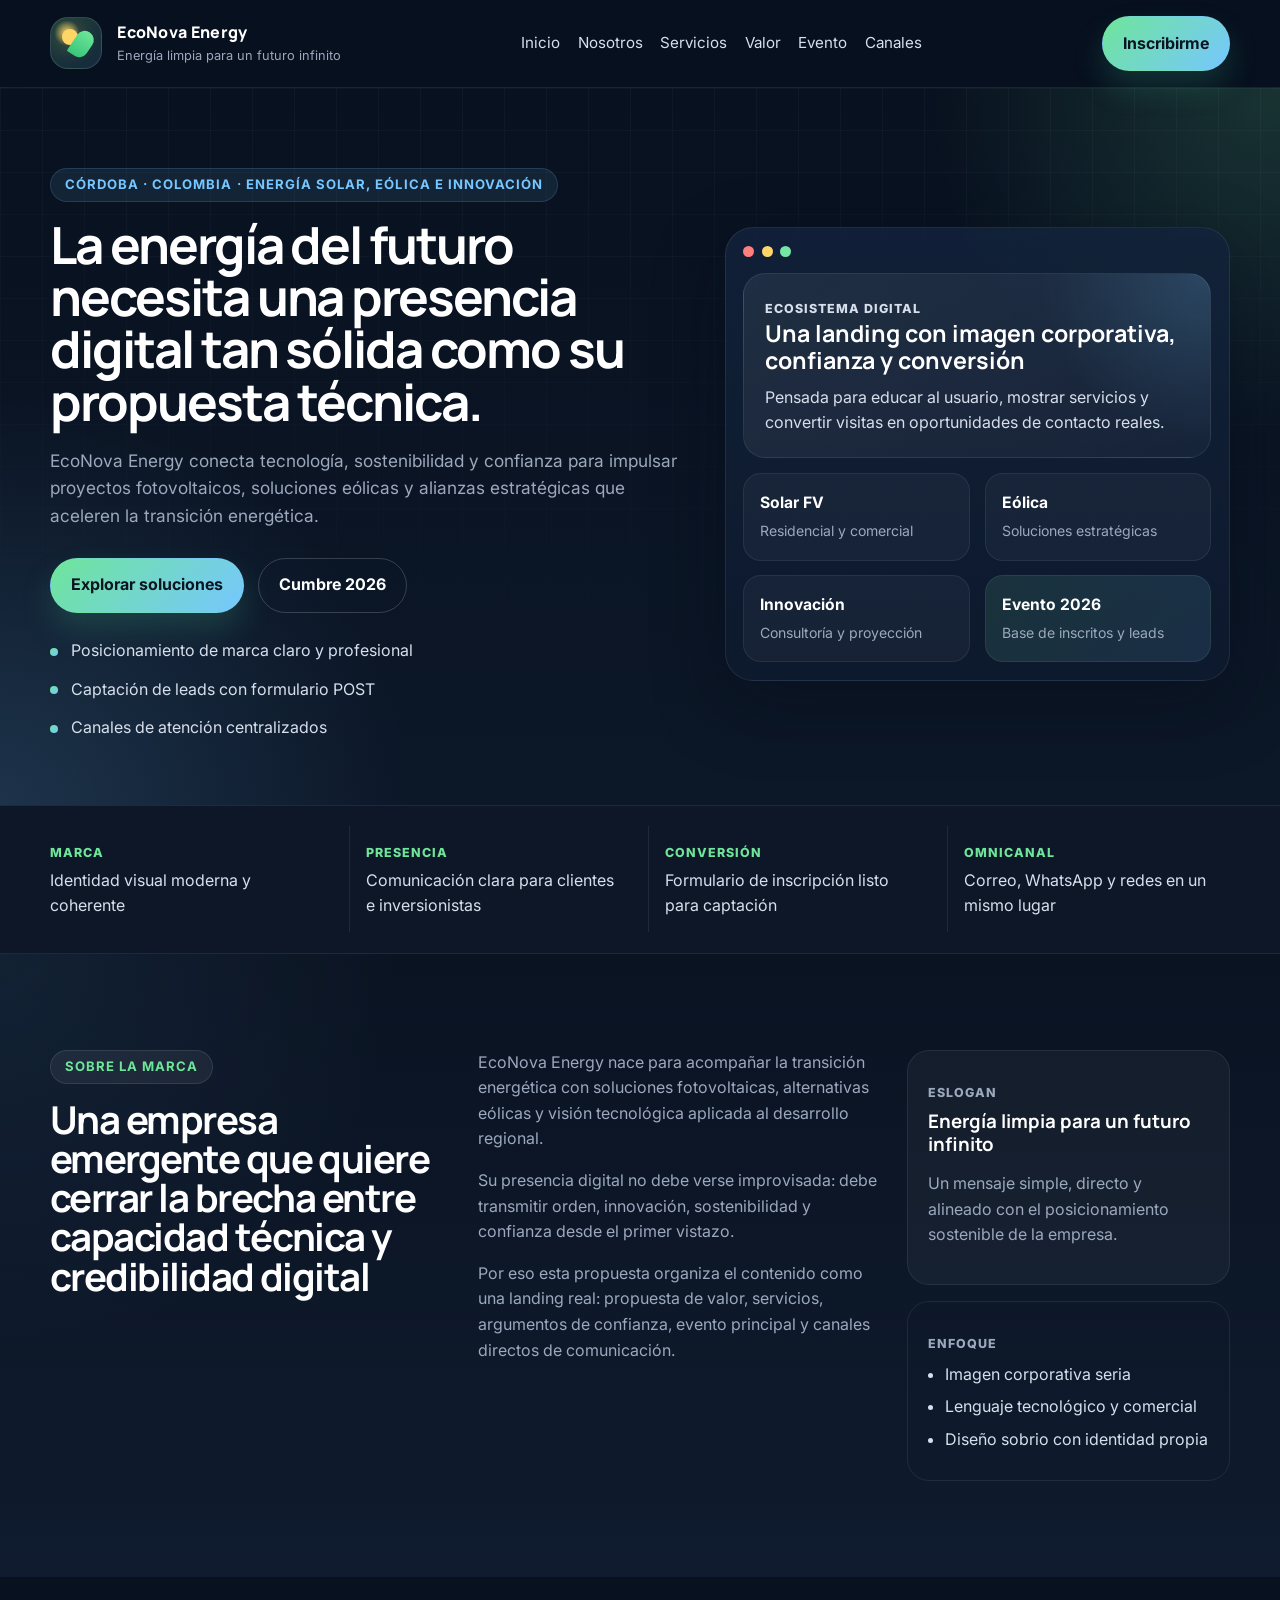
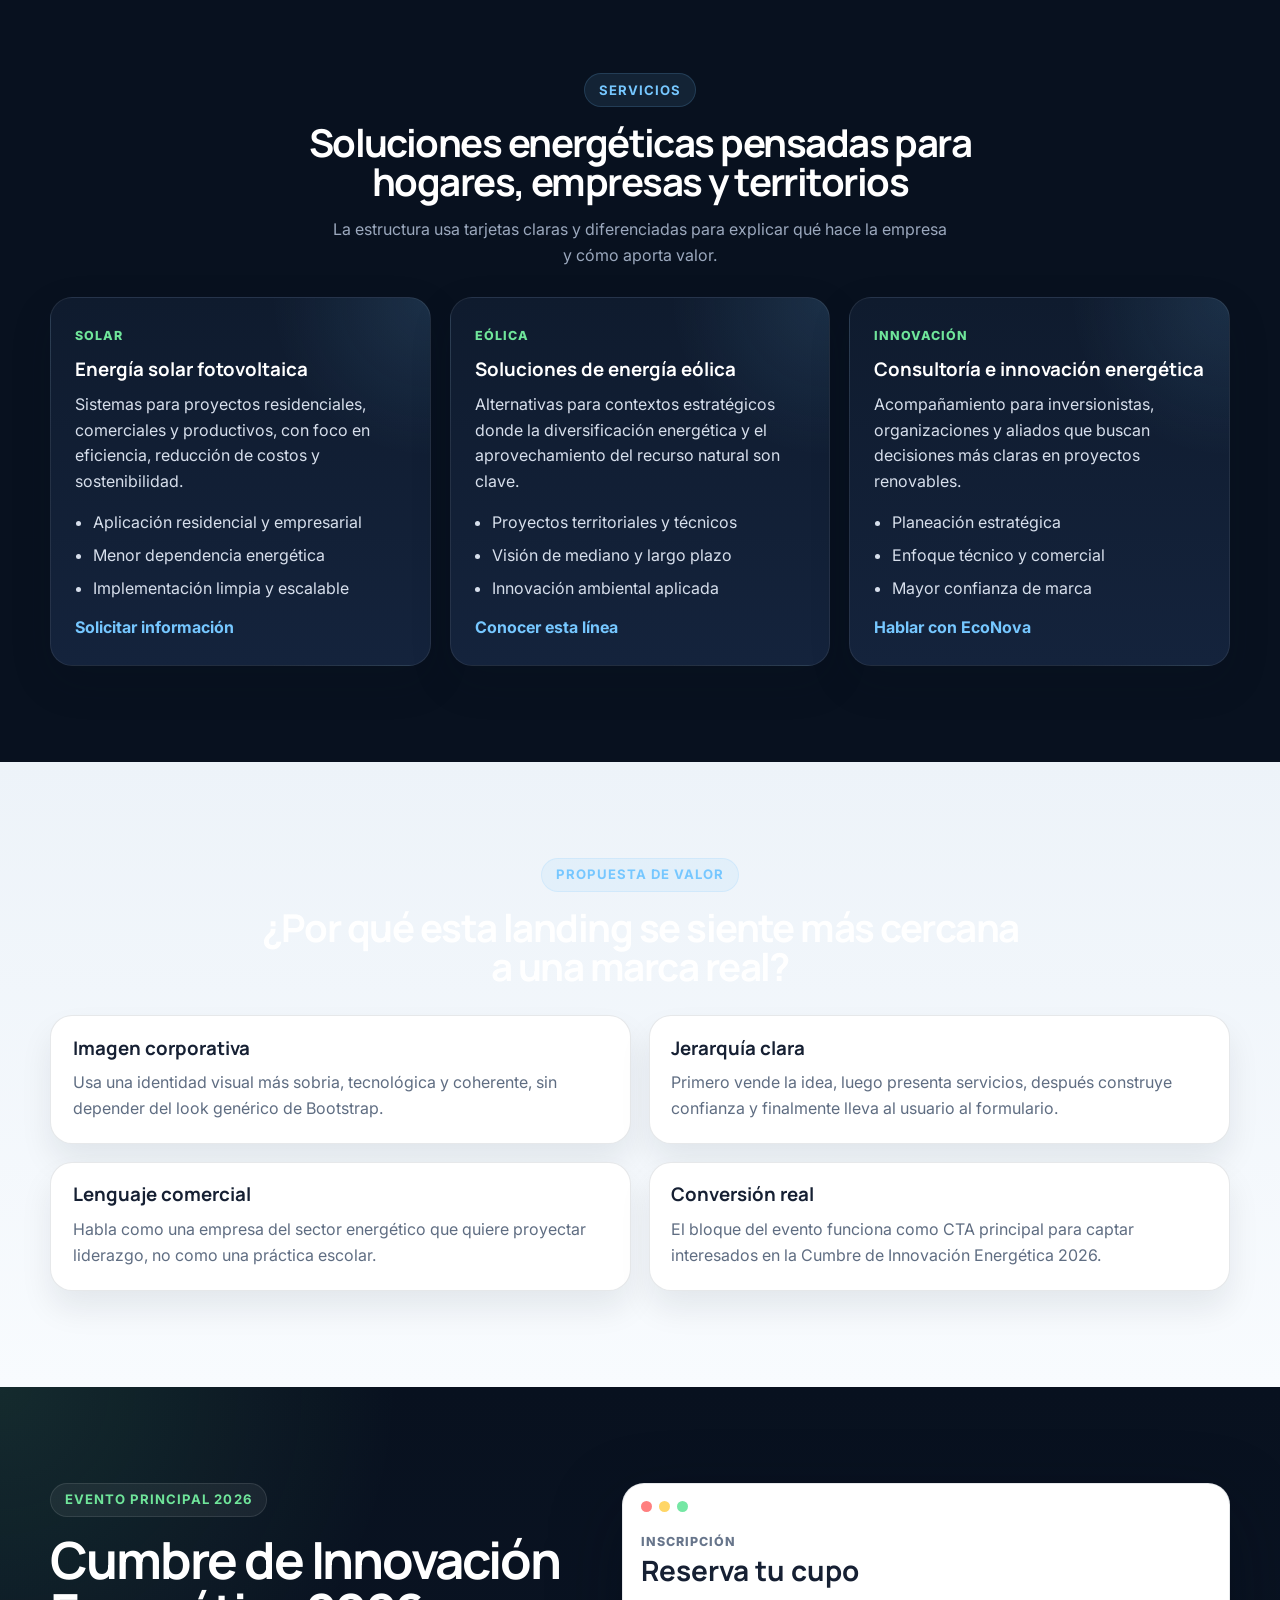
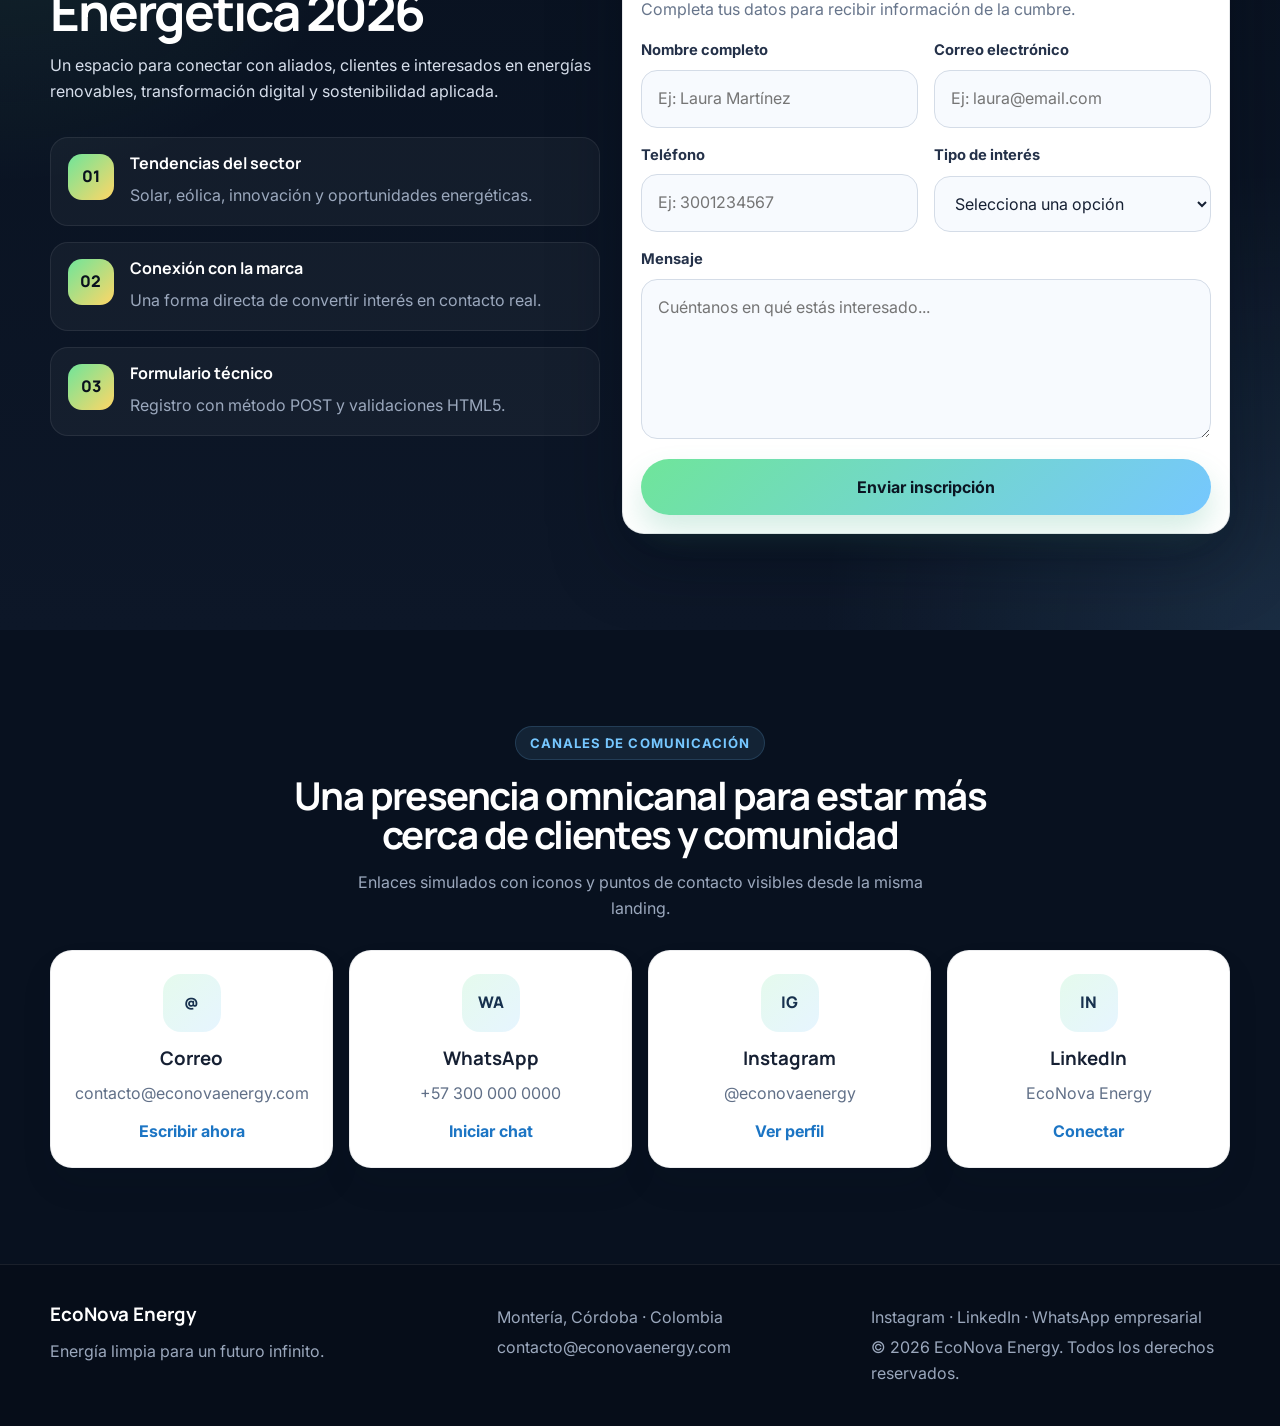
==== Momento2/MomentoEvaluativo2/index.html @ 8b15c21f "momento2evauliativo" ====
<!DOCTYPE html>
<html lang="es">
<head>
    <meta charset="UTF-8">
    <meta name="viewport" content="width=device-width, initial-scale=1.0">
    <meta
        name="description"
        content="EcoNova Energy impulsa soluciones fotovoltaicas, eólicas y de innovación energética para empresas, inversionistas y comunidades."
    >
    <title>EcoNova Energy</title>

    <link rel="preconnect" href="https://fonts.googleapis.com">
    <link rel="preconnect" href="https://fonts.gstatic.com" crossorigin>
    <link
        href="https://fonts.googleapis.com/css2?family=Inter:wght@400;500;600;700&family=Manrope:wght@500;600;700;800&display=swap"
        rel="stylesheet"
    >

    <link rel="stylesheet" href="estilos.css">
</head>
<body>
    <header class="site-header">
        <div class="container nav-shell">
            <a href="#inicio" class="brand" aria-label="Ir al inicio de EcoNova Energy">
                <span class="brand-mark" aria-hidden="true">
                    <span class="brand-sun"></span>
                    <span class="brand-leaf"></span>
                </span>

                <span class="brand-copy">
                    <strong>EcoNova Energy</strong>
                    <small>Energía limpia para un futuro infinito</small>
                </span>
            </a>

            <nav class="main-nav" aria-label="Navegación principal">
                <a href="#inicio">Inicio</a>
                <a href="#nosotros">Nosotros</a>
                <a href="#servicios">Servicios</a>
                <a href="#valor">Valor</a>
                <a href="#evento">Evento</a>
                <a href="#contacto">Canales</a>
            </nav>

            <a href="#evento" class="btn btn-primary nav-cta">Inscribirme</a>
        </div>
    </header>

    <main>
        <section id="inicio" class="hero">
            <div class="hero-bg"></div>

            <div class="container hero-grid">
                <div class="hero-copy">
                    <p class="eyebrow">Córdoba · Colombia · Energía solar, eólica e innovación</p>

                    <h1>
                        La energía del futuro necesita una presencia digital
                        tan sólida como su propuesta técnica.
                    </h1>

                    <p class="hero-text">
                        EcoNova Energy conecta tecnología, sostenibilidad y confianza
                        para impulsar proyectos fotovoltaicos, soluciones eólicas y
                        alianzas estratégicas que aceleren la transición energética.
                    </p>

                    <div class="hero-actions">
                        <a href="#servicios" class="btn btn-primary">Explorar soluciones</a>
                        <a href="#evento" class="btn btn-secondary">Cumbre 2026</a>
                    </div>

                    <ul class="hero-points">
                        <li>Posicionamiento de marca claro y profesional</li>
                        <li>Captación de leads con formulario POST</li>
                        <li>Canales de atención centralizados</li>
                    </ul>
                </div>

                <aside class="hero-panel" aria-label="Resumen de EcoNova Energy">
                    <div class="panel-window">
                        <span></span>
                        <span></span>
                        <span></span>
                    </div>

                    <div class="panel-card panel-card-main">
                        <p class="panel-label">Ecosistema digital</p>
                        <h2>Una landing con imagen corporativa, confianza y conversión</h2>
                        <p>
                            Pensada para educar al usuario, mostrar servicios y convertir
                            visitas en oportunidades de contacto reales.
                        </p>
                    </div>

                    <div class="panel-grid">
                        <article class="mini-card">
                            <strong>Solar FV</strong>
                            <span>Residencial y comercial</span>
                        </article>

                        <article class="mini-card">
                            <strong>Eólica</strong>
                            <span>Soluciones estratégicas</span>
                        </article>

                        <article class="mini-card">
                            <strong>Innovación</strong>
                            <span>Consultoría y proyección</span>
                        </article>

                        <article class="mini-card mini-card-accent">
                            <strong>Evento 2026</strong>
                            <span>Base de inscritos y leads</span>
                        </article>
                    </div>
                </aside>
            </div>
        </section>

        <section class="trust-band" aria-label="Resumen de fortalezas de la empresa">
            <div class="container trust-band-grid">
                <article>
                    <span class="trust-kicker">Marca</span>
                    <p>Identidad visual moderna y coherente</p>
                </article>
                <article>
                    <span class="trust-kicker">Presencia</span>
                    <p>Comunicación clara para clientes e inversionistas</p>
                </article>
                <article>
                    <span class="trust-kicker">Conversión</span>
                    <p>Formulario de inscripción listo para captación</p>
                </article>
                <article>
                    <span class="trust-kicker">Omnicanal</span>
                    <p>Correo, WhatsApp y redes en un mismo lugar</p>
                </article>
            </div>
        </section>

        <section id="nosotros" class="section section-dark">
            <div class="container about-grid">
                <div class="section-heading">
                    <p class="eyebrow eyebrow-soft">Sobre la marca</p>
                    <h2>Una empresa emergente que quiere cerrar la brecha entre capacidad técnica y credibilidad digital</h2>
                </div>

                <div class="about-copy">
                    <p>
                        EcoNova Energy nace para acompañar la transición energética con soluciones
                        fotovoltaicas, alternativas eólicas y visión tecnológica aplicada al desarrollo regional.
                    </p>
                    <p>
                        Su presencia digital no debe verse improvisada: debe transmitir
                        orden, innovación, sostenibilidad y confianza desde el primer vistazo.
                    </p>
                    <p>
                        Por eso esta propuesta organiza el contenido como una landing real:
                        propuesta de valor, servicios, argumentos de confianza, evento principal
                        y canales directos de comunicación.
                    </p>
                </div>

                <aside class="about-aside">
                    <article class="info-box">
                        <p class="box-kicker">Eslogan</p>
                        <h3>Energía limpia para un futuro infinito</h3>
                        <p>
                            Un mensaje simple, directo y alineado con el posicionamiento
                            sostenible de la empresa.
                        </p>
                    </article>

                    <article class="info-box info-box-outline">
                        <p class="box-kicker">Enfoque</p>
                        <ul class="clean-list">
                            <li>Imagen corporativa seria</li>
                            <li>Lenguaje tecnológico y comercial</li>
                            <li>Diseño sobrio con identidad propia</li>
                        </ul>
                    </article>
                </aside>
            </div>
        </section>

        <section id="servicios" class="section">
            <div class="container">
                <div class="section-heading section-heading-center">
                    <p class="eyebrow">Servicios</p>
                    <h2>Soluciones energéticas pensadas para hogares, empresas y territorios</h2>
                    <p class="section-text">
                        La estructura usa tarjetas claras y diferenciadas para explicar
                        qué hace la empresa y cómo aporta valor.
                    </p>
                </div>

                <div class="services-grid">
                    <article class="service-card">
                        <span class="service-tag">Solar</span>
                        <h3>Energía solar fotovoltaica</h3>
                        <p>
                            Sistemas para proyectos residenciales, comerciales y productivos,
                            con foco en eficiencia, reducción de costos y sostenibilidad.
                        </p>
                        <ul class="clean-list">
                            <li>Aplicación residencial y empresarial</li>
                            <li>Menor dependencia energética</li>
                            <li>Implementación limpia y escalable</li>
                        </ul>
                        <a href="#evento" class="text-link">Solicitar información</a>
                    </article>

                    <article class="service-card">
                        <span class="service-tag">Eólica</span>
                        <h3>Soluciones de energía eólica</h3>
                        <p>
                            Alternativas para contextos estratégicos donde la diversificación
                            energética y el aprovechamiento del recurso natural son clave.
                        </p>
                        <ul class="clean-list">
                            <li>Proyectos territoriales y técnicos</li>
                            <li>Visión de mediano y largo plazo</li>
                            <li>Innovación ambiental aplicada</li>
                        </ul>
                        <a href="#evento" class="text-link">Conocer esta línea</a>
                    </article>

                    <article class="service-card">
                        <span class="service-tag">Innovación</span>
                        <h3>Consultoría e innovación energética</h3>
                        <p>
                            Acompañamiento para inversionistas, organizaciones y aliados que
                            buscan decisiones más claras en proyectos renovables.
                        </p>
                        <ul class="clean-list">
                            <li>Planeación estratégica</li>
                            <li>Enfoque técnico y comercial</li>
                            <li>Mayor confianza de marca</li>
                        </ul>
                        <a href="#evento" class="text-link">Hablar con EcoNova</a>
                    </article>
                </div>
            </div>
        </section>

        <section id="valor" class="section section-light">
            <div class="container">
                <div class="section-heading section-heading-center">
                    <p class="eyebrow">Propuesta de valor</p>
                    <h2>¿Por qué esta landing se siente más cercana a una marca real?</h2>
                </div>

                <div class="value-grid">
                    <article class="value-card">
                        <h3>Imagen corporativa</h3>
                        <p>
                            Usa una identidad visual más sobria, tecnológica y coherente,
                            sin depender del look genérico de Bootstrap.
                        </p>
                    </article>

                    <article class="value-card">
                        <h3>Jerarquía clara</h3>
                        <p>
                            Primero vende la idea, luego presenta servicios, después construye
                            confianza y finalmente lleva al usuario al formulario.
                        </p>
                    </article>

                    <article class="value-card">
                        <h3>Lenguaje comercial</h3>
                        <p>
                            Habla como una empresa del sector energético que quiere
                            proyectar liderazgo, no como una práctica escolar.
                        </p>
                    </article>

                    <article class="value-card">
                        <h3>Conversión real</h3>
                        <p>
                            El bloque del evento funciona como CTA principal para captar
                            interesados en la Cumbre de Innovación Energética 2026.
                        </p>
                    </article>
                </div>
            </div>
        </section>

        <section id="evento" class="section event-section">
            <div class="container event-grid">
                <div class="event-copy">
                    <p class="eyebrow eyebrow-soft">Evento principal 2026</p>
                    <h2>Cumbre de Innovación Energética 2026</h2>
                    <p class="section-text section-text-light">
                        Un espacio para conectar con aliados, clientes e interesados en
                        energías renovables, transformación digital y sostenibilidad aplicada.
                    </p>

                    <div class="event-benefits">
                        <article class="benefit-item">
                            <span>01</span>
                            <div>
                                <h3>Tendencias del sector</h3>
                                <p>Solar, eólica, innovación y oportunidades energéticas.</p>
                            </div>
                        </article>

                        <article class="benefit-item">
                            <span>02</span>
                            <div>
                                <h3>Conexión con la marca</h3>
                                <p>Una forma directa de convertir interés en contacto real.</p>
                            </div>
                        </article>

                        <article class="benefit-item">
                            <span>03</span>
                            <div>
                                <h3>Formulario técnico</h3>
                                <p>Registro con método POST y validaciones HTML5.</p>
                            </div>
                        </article>
                    </div>
                </div>

                <aside class="form-card" aria-label="Formulario de inscripción">
                    <div class="panel-window">
                        <span></span>
                        <span></span>
                        <span></span>
                    </div>

                    <div class="form-head">
                        <p class="form-kicker">Inscripción</p>
                        <h3>Reserva tu cupo</h3>
                        <p>Completa tus datos para recibir información de la cumbre.</p>
                    </div>

                    <form action="#" method="POST" class="lead-form">
                        <div class="form-row">
                            <div class="field">
                                <label for="nombre">Nombre completo</label>
                                <input
                                    type="text"
                                    id="nombre"
                                    name="nombre"
                                    placeholder="Ej: Laura Martínez"
                                    required
                                >
                            </div>

                            <div class="field">
                                <label for="correo">Correo electrónico</label>
                                <input
                                    type="email"
                                    id="correo"
                                    name="correo"
                                    placeholder="Ej: laura@email.com"
                                    required
                                >
                            </div>
                        </div>

                        <div class="form-row">
                            <div class="field">
                                <label for="telefono">Teléfono</label>
                                <input
                                    type="tel"
                                    id="telefono"
                                    name="telefono"
                                    placeholder="Ej: 3001234567"
                                    pattern="[0-9+\s-]{7,15}"
                                >
                            </div>

                            <div class="field">
                                <label for="interes">Tipo de interés</label>
                                <select id="interes" name="tipo_interes" required>
                                    <option value="">Selecciona una opción</option>
                                    <option value="inversion">Inversión</option>
                                    <option value="solucion_residencial">Solución residencial</option>
                                    <option value="solucion_empresarial">Solución empresarial</option>
                                    <option value="alianza">Alianza estratégica</option>
                                    <option value="asistencia_evento">Asistencia al evento</option>
                                </select>
                            </div>
                        </div>

                        <div class="field">
                            <label for="mensaje">Mensaje</label>
                            <textarea
                                id="mensaje"
                                name="mensaje"
                                rows="5"
                                placeholder="Cuéntanos en qué estás interesado..."
                                required
                            ></textarea>
                        </div>

                        <button type="submit" class="btn btn-primary btn-submit">
                            Enviar inscripción
                        </button>
                    </form>
                </aside>
            </div>
        </section>

        <section id="contacto" class="section">
            <div class="container">
                <div class="section-heading section-heading-center">
                    <p class="eyebrow">Canales de comunicación</p>
                    <h2>Una presencia omnicanal para estar más cerca de clientes y comunidad</h2>
                    <p class="section-text">
                        Enlaces simulados con iconos y puntos de contacto visibles desde la misma landing.
                    </p>
                </div>

                <div class="channels-grid">
                    <article class="channel-card">
                        <span class="channel-icon">@</span>
                        <h3>Correo</h3>
                        <p>contacto@econovaenergy.com</p>
                        <a href="#">Escribir ahora</a>
                    </article>

                    <article class="channel-card">
                        <span class="channel-icon">WA</span>
                        <h3>WhatsApp</h3>
                        <p>+57 300 000 0000</p>
                        <a href="#">Iniciar chat</a>
                    </article>

                    <article class="channel-card">
                        <span class="channel-icon">IG</span>
                        <h3>Instagram</h3>
                        <p>@econovaenergy</p>
                        <a href="#">Ver perfil</a>
                    </article>

                    <article class="channel-card">
                        <span class="channel-icon">IN</span>
                        <h3>LinkedIn</h3>
                        <p>EcoNova Energy</p>
                        <a href="#">Conectar</a>
                    </article>
                </div>
            </div>
        </section>
    </main>

    <footer class="site-footer">
        <div class="container footer-grid">
            <div>
                <h3>EcoNova Energy</h3>
                <p>Energía limpia para un futuro infinito.</p>
            </div>

            <div>
                <p>Montería, Córdoba · Colombia</p>
                <p>contacto@econovaenergy.com</p>
            </div>

            <div>
                <p>Instagram · LinkedIn · WhatsApp empresarial</p>
                <p>© 2026 EcoNova Energy. Todos los derechos reservados.</p>
            </div>
        </div>
    </footer>
</body>
</html>
---- Momento2/MomentoEvaluativo2/estilos.css ----
:root {
    --bg: #08111f;
    --bg-soft: #0d1728;
    --surface: #101d31;
    --surface-2: #12233c;
    --white: #ffffff;
    --text: #d7dfec;
    --text-soft: #9ba8bd;
    --text-dark: #162033;
    --line: rgba(255, 255, 255, 0.08);
    --line-dark: rgba(16, 29, 49, 0.1);
    --green: #6fe59a;
    --green-strong: #38c779;
    --blue: #76c7ff;
    --gold: #ffd666;
    --light: #f4f8fc;
    --light-2: #ebf1f8;
    --shadow-lg: 0 24px 70px rgba(5, 12, 24, 0.35);
    --shadow-md: 0 16px 40px rgba(9, 18, 34, 0.16);
    --radius-xl: 28px;
    --radius-lg: 22px;
    --radius-md: 16px;
    --max-width: 1180px;
}

* {
    box-sizing: border-box;
}

html {
    scroll-behavior: smooth;
}

body {
    margin: 0;
    font-family: "Inter", sans-serif;
    background: var(--bg);
    color: var(--text);
    line-height: 1.6;
}

img,
svg {
    max-width: 100%;
    display: block;
}

a {
    text-decoration: none;
    color: inherit;
}

button,
input,
select,
textarea {
    font: inherit;
}

.container {
    width: min(100% - 2rem, var(--max-width));
    margin-inline: auto;
}

.section {
    padding: 6rem 0;
}

.section-dark {
    background:
        radial-gradient(circle at top left, rgba(118, 199, 255, 0.08), transparent 28%),
        linear-gradient(180deg, #0a1322 0%, #0f1b2e 100%);
}

.section-light {
    background: linear-gradient(180deg, #edf3f9 0%, #f8fbfe 100%);
    color: var(--text-dark);
}

.site-header {
    position: sticky;
    top: 0;
    z-index: 1000;
    background: rgba(8, 17, 31, 0.74);
    backdrop-filter: blur(14px);
    border-bottom: 1px solid var(--line);
}

.nav-shell {
    min-height: 82px;
    display: flex;
    align-items: center;
    justify-content: space-between;
    gap: 1.5rem;
    padding: 1rem 0;
}

.brand {
    display: inline-flex;
    align-items: center;
    gap: 0.95rem;
    min-width: 0;
}

.brand-mark {
    width: 52px;
    height: 52px;
    border-radius: 18px;
    position: relative;
    flex-shrink: 0;
    background:
        radial-gradient(circle at 32% 30%, var(--gold), transparent 26%),
        linear-gradient(145deg, rgba(111, 229, 154, 0.22), rgba(118, 199, 255, 0.14));
    border: 1px solid rgba(255, 255, 255, 0.12);
    overflow: hidden;
}

.brand-sun {
    position: absolute;
    width: 16px;
    height: 16px;
    border-radius: 50%;
    top: 11px;
    left: 11px;
    background: var(--gold);
    box-shadow: 0 0 20px rgba(255, 214, 102, 0.5);
}

.brand-leaf {
    position: absolute;
    width: 18px;
    height: 28px;
    right: 10px;
    bottom: 10px;
    background: linear-gradient(180deg, var(--green), var(--green-strong));
    border-radius: 18px 18px 18px 2px;
    transform: rotate(34deg);
}

.brand-copy {
    display: flex;
    flex-direction: column;
    min-width: 0;
}

.brand-copy strong {
    font-family: "Manrope", sans-serif;
    font-size: 1rem;
    font-weight: 800;
    color: var(--white);
    letter-spacing: 0.02em;
}

.brand-copy small {
    font-size: 0.8rem;
    color: var(--text-soft);
}

.main-nav {
    display: flex;
    align-items: center;
    gap: 1.1rem;
    flex-wrap: wrap;
    justify-content: center;
}

.main-nav a {
    color: var(--text);
    font-size: 0.95rem;
    transition: color 0.25s ease;
}

.main-nav a:hover {
    color: var(--white);
}

.btn {
    display: inline-flex;
    align-items: center;
    justify-content: center;
    min-height: 50px;
    padding: 0.85rem 1.25rem;
    border-radius: 999px;
    border: 1px solid transparent;
    font-weight: 700;
    transition: transform 0.25s ease, box-shadow 0.25s ease, border-color 0.25s ease;
}

.btn:hover {
    transform: translateY(-2px);
}

.btn-primary {
    background: linear-gradient(135deg, var(--green), var(--blue));
    color: #0b1522;
    box-shadow: 0 16px 30px rgba(61, 171, 133, 0.22);
}

.btn-secondary {
    background: transparent;
    color: var(--white);
    border-color: rgba(255, 255, 255, 0.18);
}

.hero {
    position: relative;
    overflow: hidden;
    padding: 5rem 0 4rem;
    background:
        radial-gradient(circle at top right, rgba(111, 229, 154, 0.16), transparent 24%),
        radial-gradient(circle at bottom left, rgba(118, 199, 255, 0.16), transparent 28%),
        linear-gradient(180deg, #08111f 0%, #0c1728 100%);
}

.hero-bg {
    position: absolute;
    inset: 0;
    background-image:
        linear-gradient(rgba(255, 255, 255, 0.03) 1px, transparent 1px),
        linear-gradient(90deg, rgba(255, 255, 255, 0.03) 1px, transparent 1px);
    background-size: 42px 42px;
    mask-image: linear-gradient(180deg, rgba(0, 0, 0, 1), transparent 92%);
    pointer-events: none;
}

.hero-grid {
    position: relative;
    z-index: 1;
    display: grid;
    grid-template-columns: 1.12fr 0.88fr;
    gap: 2rem;
    align-items: center;
}

.eyebrow {
    display: inline-block;
    margin: 0 0 1rem;
    padding: 0.35rem 0.85rem;
    border-radius: 999px;
    background: rgba(118, 199, 255, 0.1);
    border: 1px solid rgba(118, 199, 255, 0.16);
    color: var(--blue);
    font-size: 0.82rem;
    font-weight: 700;
    letter-spacing: 0.08em;
    text-transform: uppercase;
}

.eyebrow-soft {
    background: rgba(255, 255, 255, 0.06);
    color: var(--green);
    border-color: rgba(255, 255, 255, 0.1);
}

.hero-copy h1,
.section-heading h2,
.event-copy h2 {
    margin: 0;
    font-family: "Manrope", sans-serif;
    font-size: clamp(2.3rem, 4vw, 4.8rem);
    line-height: 1.02;
    letter-spacing: -0.04em;
    color: var(--white);
}

.hero-text,
.section-text,
.about-copy p,
.info-box p,
.value-card p,
.channel-card p,
.site-footer p {
    color: var(--text-soft);
}

.hero-text {
    max-width: 62ch;
    margin: 1.25rem 0 0;
    font-size: 1.08rem;
}

.hero-actions {
    display: flex;
    flex-wrap: wrap;
    gap: 0.9rem;
    margin-top: 1.75rem;
}

.hero-points {
    list-style: none;
    padding: 0;
    margin: 1.6rem 0 0;
    display: grid;
    gap: 0.8rem;
}

.hero-points li {
    position: relative;
    padding-left: 1.3rem;
    color: var(--text);
}

.hero-points li::before {
    content: "";
    position: absolute;
    left: 0;
    top: 0.62rem;
    width: 8px;
    height: 8px;
    border-radius: 50%;
    background: linear-gradient(135deg, var(--green), var(--blue));
}

.hero-panel {
    background: linear-gradient(180deg, rgba(18, 35, 60, 0.84), rgba(14, 26, 45, 0.94));
    border: 1px solid rgba(255, 255, 255, 0.08);
    border-radius: var(--radius-xl);
    padding: 1.1rem;
    box-shadow: var(--shadow-lg);
}

.panel-window {
    display: flex;
    gap: 0.45rem;
    margin-bottom: 1rem;
}

.panel-window span {
    width: 11px;
    height: 11px;
    border-radius: 50%;
}

.panel-window span:nth-child(1) { background: #ff7f7f; }
.panel-window span:nth-child(2) { background: #ffd666; }
.panel-window span:nth-child(3) { background: #75e7a4; }

.panel-card {
    border-radius: 22px;
    padding: 1.3rem;
}

.panel-card-main {
    background:
        radial-gradient(circle at top right, rgba(118, 199, 255, 0.18), transparent 34%),
        linear-gradient(145deg, rgba(255, 255, 255, 0.07), rgba(255, 255, 255, 0.03));
    border: 1px solid rgba(255, 255, 255, 0.08);
}

.panel-label,
.box-kicker,
.form-kicker,
.trust-kicker,
.service-tag {
    display: inline-block;
    font-size: 0.78rem;
    font-weight: 800;
    letter-spacing: 0.08em;
    text-transform: uppercase;
}

.panel-label,
.form-kicker {
    color: var(--green);
    margin-bottom: 0.55rem;
}

.panel-card-main h2 {
    margin: 0 0 0.7rem;
    font-family: "Manrope", sans-serif;
    font-size: 1.45rem;
    line-height: 1.15;
    color: var(--white);
}

.panel-card-main p {
    margin: 0;
    color: var(--text);
}

.panel-grid {
    display: grid;
    grid-template-columns: repeat(2, 1fr);
    gap: 0.9rem;
    margin-top: 0.95rem;
}

.mini-card {
    padding: 1rem;
    border-radius: 18px;
    background: rgba(255, 255, 255, 0.04);
    border: 1px solid rgba(255, 255, 255, 0.07);
}

.mini-card strong {
    display: block;
    color: var(--white);
    font-size: 0.98rem;
    margin-bottom: 0.18rem;
}

.mini-card span {
    color: var(--text-soft);
    font-size: 0.88rem;
}

.mini-card-accent {
    background: linear-gradient(135deg, rgba(111, 229, 154, 0.12), rgba(118, 199, 255, 0.12));
}

.trust-band {
    background: #0d1728;
    border-top: 1px solid var(--line);
    border-bottom: 1px solid var(--line);
}

.trust-band-grid {
    display: grid;
    grid-template-columns: repeat(4, 1fr);
    gap: 1rem;
    padding: 1.3rem 0;
}

.trust-band article {
    padding: 0.8rem 1rem;
    border-left: 1px solid rgba(255, 255, 255, 0.08);
}

.trust-band article:first-child {
    border-left: 0;
    padding-left: 0;
}

.trust-kicker {
    color: var(--green);
    margin-bottom: 0.3rem;
}

.trust-band p {
    margin: 0;
    color: var(--text);
}

.about-grid {
    display: grid;
    grid-template-columns: 1fr 1fr 0.8fr;
    gap: 1.5rem;
    align-items: start;
}

.section-heading {
    margin-bottom: 1.8rem;
}

.section-heading h2 {
    font-size: clamp(1.9rem, 3vw, 3.3rem);
}

.section-heading-center {
    max-width: 760px;
    margin-inline: auto;
    text-align: center;
}

.section-text {
    max-width: 62ch;
    margin: 1rem auto 0;
}

.about-copy p {
    margin-top: 0;
    margin-bottom: 1rem;
}

.about-aside {
    display: grid;
    gap: 1rem;
}

.info-box,
.value-card,
.channel-card,
.service-card,
.form-card {
    border-radius: var(--radius-lg);
}

.info-box {
    background: rgba(255, 255, 255, 0.04);
    border: 1px solid rgba(255, 255, 255, 0.08);
    padding: 1.25rem;
}

.info-box-outline {
    background: transparent;
}

.box-kicker {
    color: var(--blue);
    margin-bottom: 0.45rem;
}

.info-box h3 {
    margin: 0 0 0.7rem;
    font-family: "Manrope", sans-serif;
    color: var(--white);
    line-height: 1.2;
}

.clean-list {
    margin: 0;
    padding-left: 1.1rem;
}

.clean-list li {
    margin-bottom: 0.45rem;
}

.services-grid {
    display: grid;
    grid-template-columns: repeat(3, 1fr);
    gap: 1.2rem;
}

.service-card {
    position: relative;
    overflow: hidden;
    padding: 1.5rem;
    background:
        radial-gradient(circle at top right, rgba(118, 199, 255, 0.12), transparent 30%),
        linear-gradient(180deg, #0f1b2e 0%, #14233c 100%);
    border: 1px solid rgba(255, 255, 255, 0.08);
    box-shadow: var(--shadow-md);
    transition: transform 0.3s ease, border-color 0.3s ease;
}

.service-card:hover,
.value-card:hover,
.channel-card:hover {
    transform: translateY(-6px);
}

.service-card:hover {
    border-color: rgba(111, 229, 154, 0.28);
}

.service-tag {
    color: var(--green);
    margin-bottom: 0.8rem;
}

.service-card h3,
.value-card h3,
.channel-card h3,
.form-head h3,
.benefit-item h3 {
    margin: 0 0 0.7rem;
    font-family: "Manrope", sans-serif;
    color: var(--white);
    line-height: 1.15;
}

.service-card p {
    margin-top: 0;
    color: var(--text);
}

.text-link {
    display: inline-block;
    margin-top: 0.4rem;
    font-weight: 700;
    color: var(--blue);
}

.value-grid {
    display: grid;
    grid-template-columns: repeat(2, 1fr);
    gap: 1.1rem;
}

.value-card {
    padding: 1.35rem;
    background: var(--white);
    border: 1px solid var(--line-dark);
    box-shadow: 0 18px 32px rgba(14, 25, 40, 0.08);
    transition: transform 0.3s ease, box-shadow 0.3s ease;
}

.value-card h3 {
    color: var(--text-dark);
}

.value-card p {
    color: #5f6d82;
    margin: 0;
}

.event-section {
    position: relative;
    overflow: hidden;
    background:
        radial-gradient(circle at top left, rgba(111, 229, 154, 0.12), transparent 26%),
        radial-gradient(circle at bottom right, rgba(118, 199, 255, 0.12), transparent 30%),
        linear-gradient(180deg, #08111f 0%, #0d1728 100%);
}

.event-grid {
    display: grid;
    grid-template-columns: 0.95fr 1.05fr;
    gap: 1.4rem;
    align-items: start;
}

.section-text-light {
    color: var(--text);
    margin-top: 1rem;
}

.event-benefits {
    display: grid;
    gap: 1rem;
    margin-top: 2rem;
}

.benefit-item {
    display: flex;
    gap: 1rem;
    align-items: flex-start;
    padding: 1rem 1.05rem;
    border-radius: 18px;
    background: rgba(255, 255, 255, 0.04);
    border: 1px solid rgba(255, 255, 255, 0.08);
}

.benefit-item span {
    width: 46px;
    height: 46px;
    flex-shrink: 0;
    display: inline-flex;
    align-items: center;
    justify-content: center;
    border-radius: 14px;
    background: linear-gradient(135deg, var(--green), var(--gold));
    color: #09111d;
    font-family: "Manrope", sans-serif;
    font-weight: 800;
}

.benefit-item h3 {
    font-size: 1rem;
}

.benefit-item p {
    margin: 0;
    color: var(--text-soft);
}

.form-card {
    background: var(--white);
    padding: 1.1rem;
    border: 1px solid rgba(16, 29, 49, 0.1);
    box-shadow: var(--shadow-lg);
    color: var(--text-dark);
}

.form-head {
    margin-bottom: 1rem;
}

.form-head h3 {
    color: var(--text-dark);
    font-size: 1.75rem;
}

.form-head p {
    margin: 0;
    color: #67758b;
}

.lead-form {
    display: grid;
    gap: 1rem;
}

.form-row {
    display: grid;
    grid-template-columns: 1fr 1fr;
    gap: 1rem;
}

.field {
    display: grid;
    gap: 0.45rem;
}

.field label {
    font-weight: 700;
    color: #243149;
    font-size: 0.92rem;
}

.field input,
.field select,
.field textarea {
    width: 100%;
    border: 1px solid #d4dce7;
    border-radius: 16px;
    background: #f7fafe;
    padding: 0.95rem 1rem;
    color: var(--text-dark);
    outline: none;
    transition: border-color 0.25s ease, box-shadow 0.25s ease, background 0.25s ease;
}

.field input,
.field select {
    min-height: 54px;
}

.field textarea {
    resize: vertical;
    min-height: 140px;
}

.field input:focus,
.field select:focus,
.field textarea:focus {
    border-color: #7fcfff;
    background: #ffffff;
    box-shadow: 0 0 0 4px rgba(118, 199, 255, 0.16);
}

.btn-submit {
    width: 100%;
    min-height: 56px;
    margin-top: 0.25rem;
    border: 0;
    cursor: pointer;
}

.channels-grid {
    display: grid;
    grid-template-columns: repeat(4, 1fr);
    gap: 1rem;
}

.channel-card {
    text-align: center;
    padding: 1.4rem 1rem;
    background: var(--white);
    border: 1px solid rgba(16, 29, 49, 0.08);
    box-shadow: 0 18px 32px rgba(10, 20, 34, 0.08);
    transition: transform 0.3s ease, box-shadow 0.3s ease;
    color: var(--text-dark);
}

.channel-icon {
    width: 58px;
    height: 58px;
    margin: 0 auto 1rem;
    display: grid;
    place-items: center;
    border-radius: 18px;
    background: linear-gradient(135deg, rgba(111, 229, 154, 0.18), rgba(118, 199, 255, 0.18));
    color: #17314e;
    font-weight: 800;
    font-family: "Manrope", sans-serif;
}

.channel-card h3 {
    color: var(--text-dark);
}

.channel-card p {
    margin-top: 0;
    margin-bottom: 0.8rem;
    color: #617088;
}

.channel-card a {
    color: #1c75c4;
    font-weight: 700;
}

.site-footer {
    padding: 2.2rem 0;
    background: #060d19;
    border-top: 1px solid var(--line);
}

.footer-grid {
    display: grid;
    grid-template-columns: 1.2fr 1fr 1fr;
    gap: 1rem;
}

.site-footer h3 {
    margin-top: 0;
    margin-bottom: 0.55rem;
    font-family: "Manrope", sans-serif;
    color: var(--white);
}

.site-footer p {
    margin: 0.3rem 0;
}

@media (max-width: 1100px) {
    .hero-grid,
    .about-grid,
    .event-grid {
        grid-template-columns: 1fr;
    }

    .trust-band-grid,
    .channels-grid {
        grid-template-columns: repeat(2, 1fr);
    }

    .services-grid {
        grid-template-columns: repeat(2, 1fr);
    }

    .about-grid {
        gap: 1.2rem;
    }
}

@media (max-width: 900px) {
    .nav-shell {
        flex-wrap: wrap;
        justify-content: center;
    }

    .main-nav {
        width: 100%;
        order: 3;
        padding-top: 0.3rem;
    }

    .nav-cta {
        order: 2;
    }

    .form-row,
    .value-grid,
    .services-grid,
    .footer-grid {
        grid-template-columns: 1fr;
    }

    .trust-band article {
        border-left: 0;
        padding-left: 1rem;
    }
}

@media (max-width: 640px) {
    .section {
        padding: 4.5rem 0;
    }

    .hero {
        padding-top: 3.8rem;
    }

    .hero-actions,
    .main-nav {
        flex-direction: column;
    }

    .hero-actions .btn,
    .nav-cta {
        width: 100%;
    }

    .panel-grid,
    .trust-band-grid,
    .channels-grid {
        grid-template-columns: 1fr;
    }

    .brand-copy small {
        display: none;
    }

    .container {
        width: min(100% - 1.2rem, var(--max-width));
    }
}
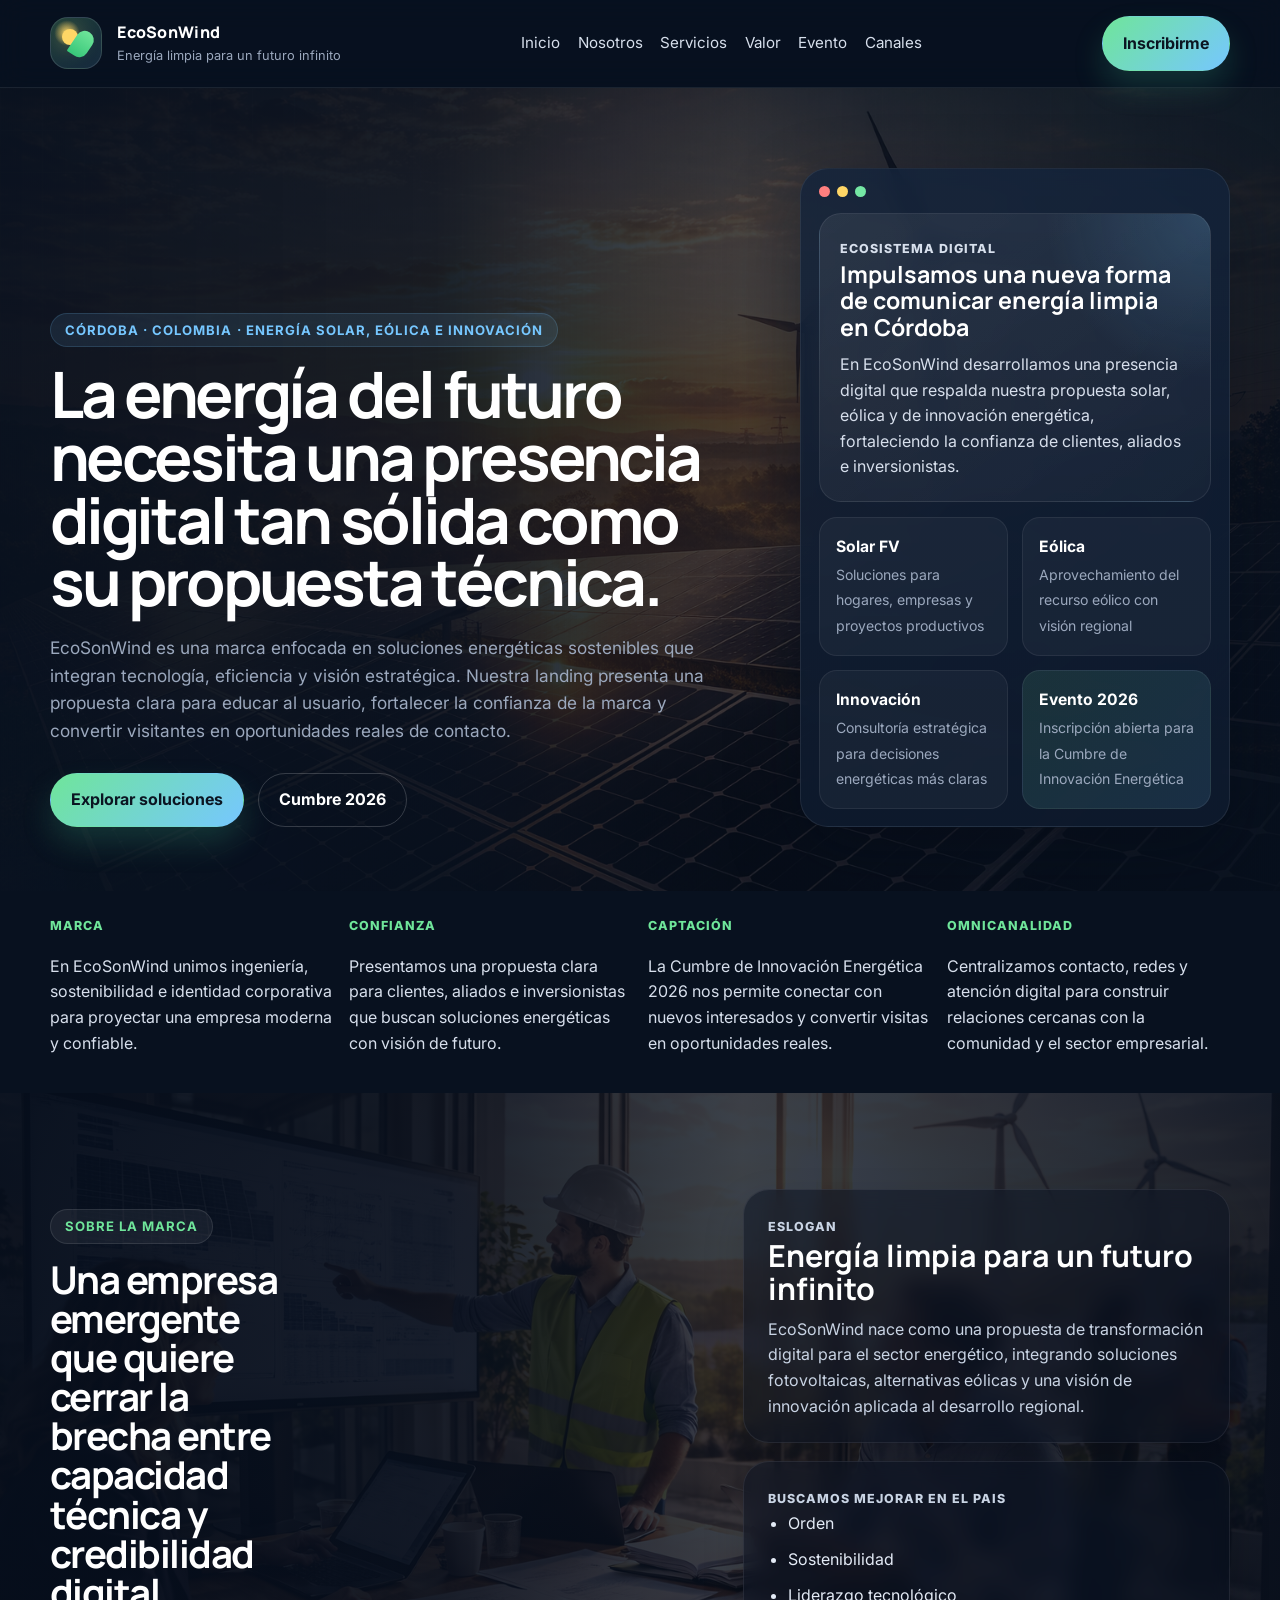
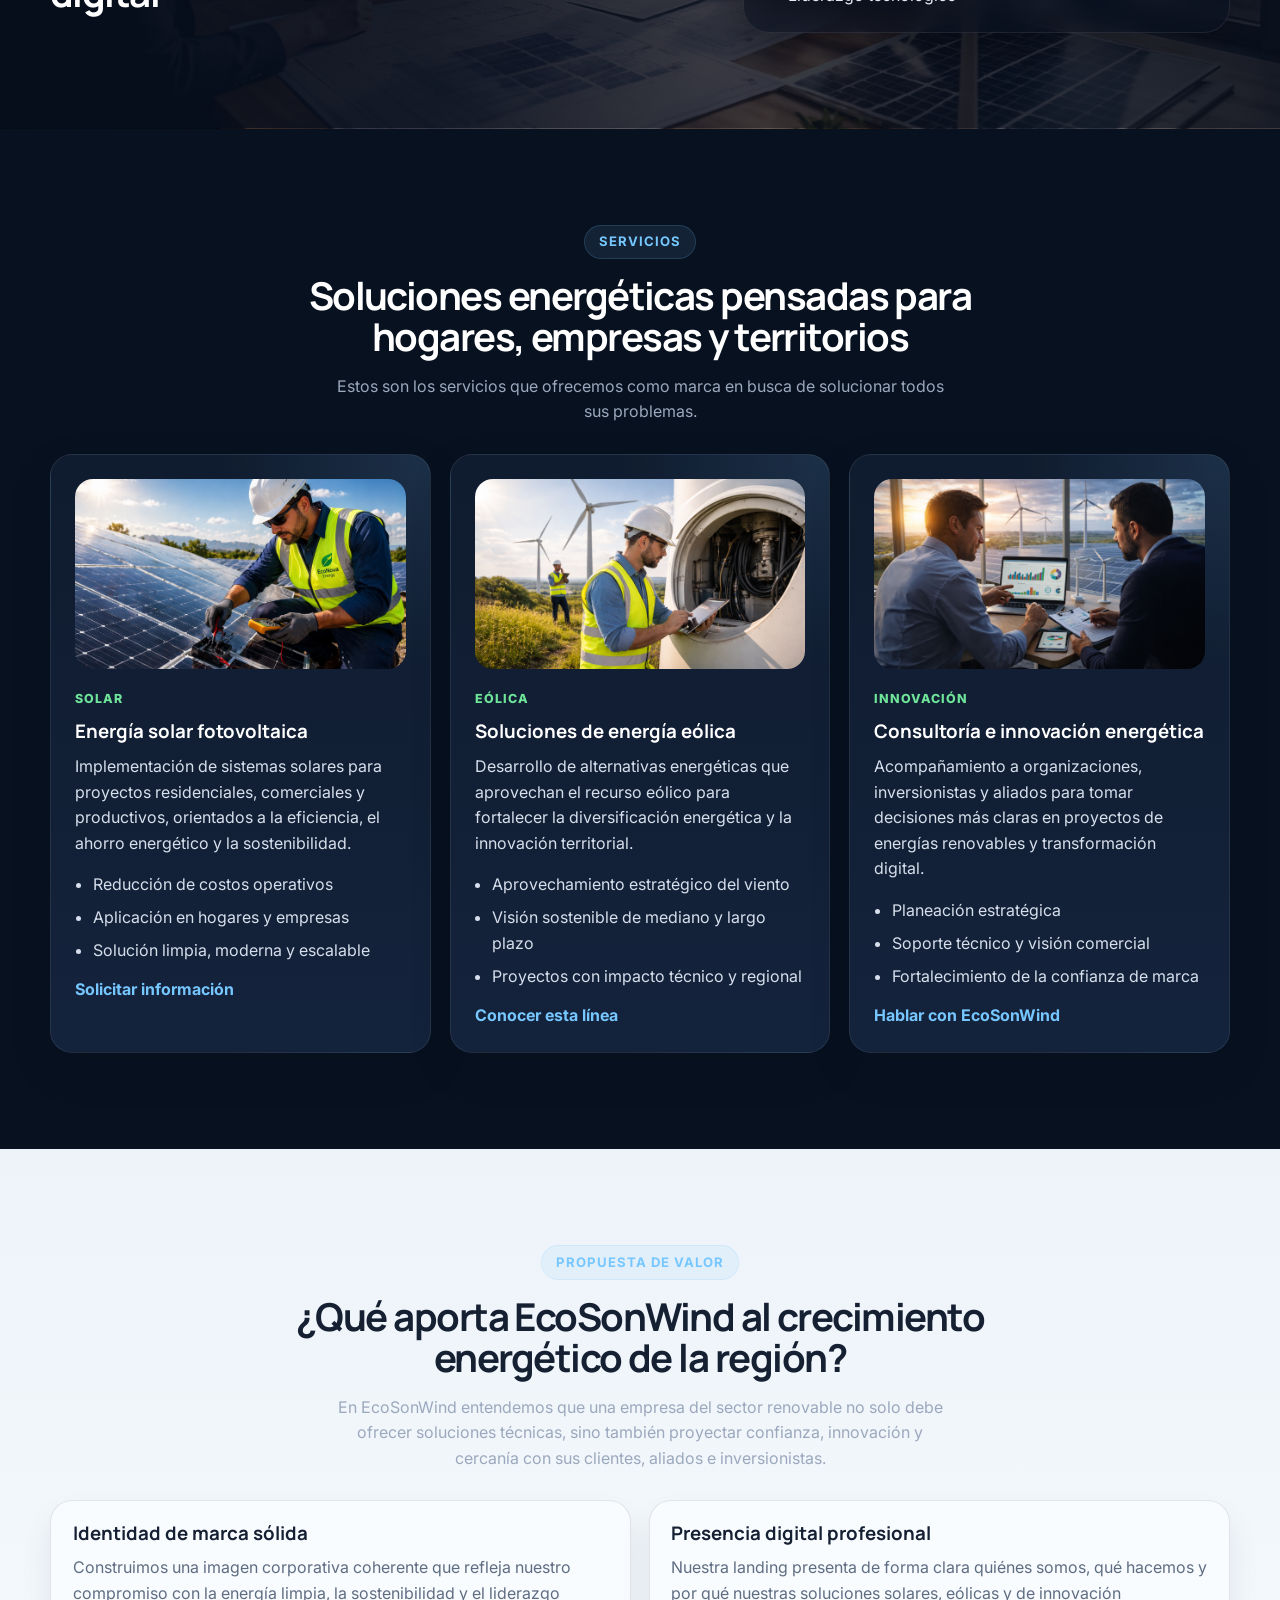
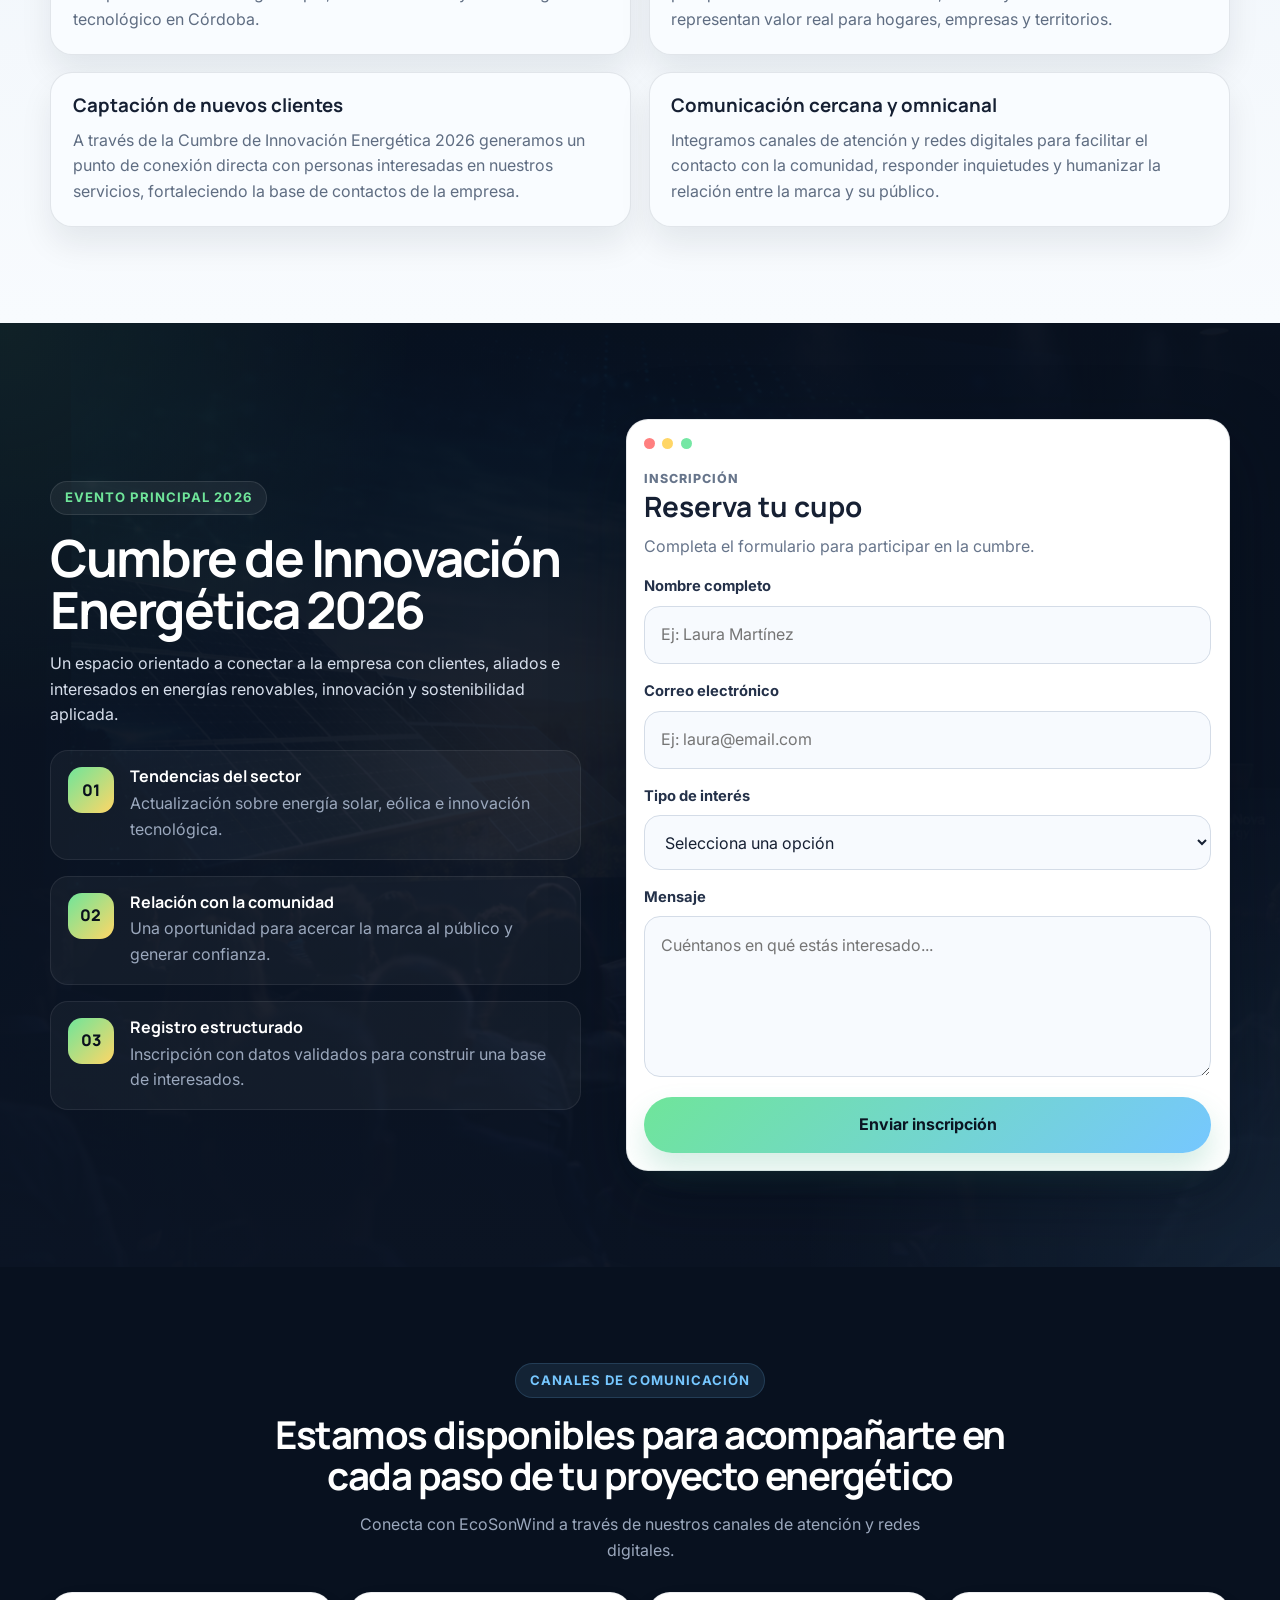
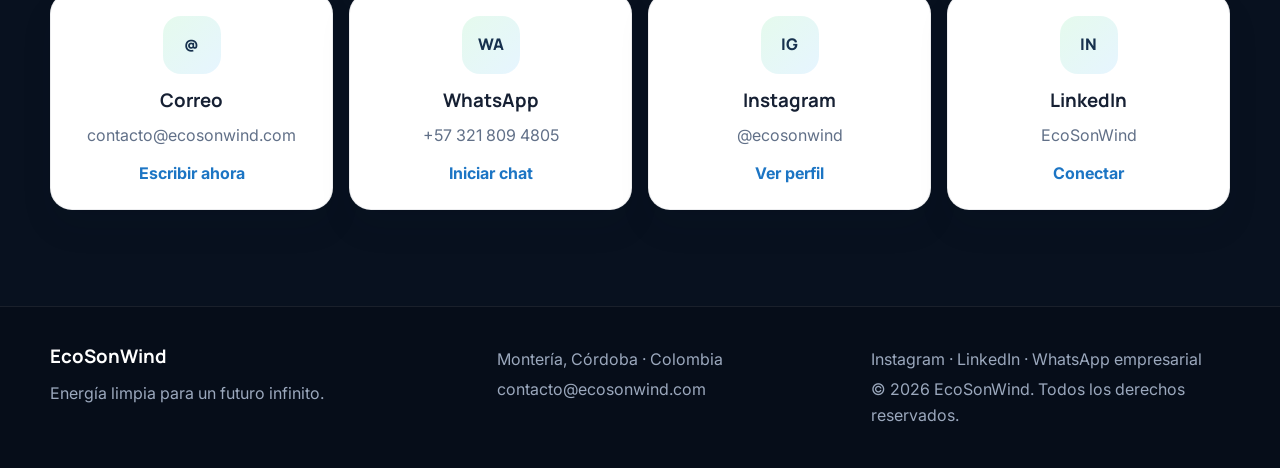
==== commit 8d09f7d3: "EcoSonWind" ====
--- a/Momento2/MomentoEvaluativo2/index.html
+++ b/Momento2/MomentoEvaluativo2/index.html
@@ -1,34 +1,33 @@
 <!DOCTYPE html>
 <html lang="es">
+
 <head>
     <meta charset="UTF-8">
     <meta name="viewport" content="width=device-width, initial-scale=1.0">
-    <meta
-        name="description"
-        content="EcoNova Energy impulsa soluciones fotovoltaicas, eólicas y de innovación energética para empresas, inversionistas y comunidades."
-    >
-    <title>EcoNova Energy</title>
+    <meta name="description"
+        content="EcoSonWind impulsa soluciones solares, eólicas y de innovación energética para empresas, inversionistas y comunidades en Córdoba y Colombia.">
+    <title>EcoSonWind</title>
 
     <link rel="preconnect" href="https://fonts.googleapis.com">
     <link rel="preconnect" href="https://fonts.gstatic.com" crossorigin>
     <link
         href="https://fonts.googleapis.com/css2?family=Inter:wght@400;500;600;700&family=Manrope:wght@500;600;700;800&display=swap"
-        rel="stylesheet"
-    >
+        rel="stylesheet">
 
     <link rel="stylesheet" href="estilos.css">
 </head>
+
 <body>
     <header class="site-header">
         <div class="container nav-shell">
-            <a href="#inicio" class="brand" aria-label="Ir al inicio de EcoNova Energy">
+            <a href="#inicio" class="brand" aria-label="Ir al inicio de EcoSonWind">
                 <span class="brand-mark" aria-hidden="true">
                     <span class="brand-sun"></span>
                     <span class="brand-leaf"></span>
                 </span>
 
                 <span class="brand-copy">
-                    <strong>EcoNova Energy</strong>
+                    <strong>EcoSonWind</strong>
                     <small>Energía limpia para un futuro infinito</small>
                 </span>
             </a>
@@ -47,10 +46,10 @@
     </header>
 
     <main>
-        <section id="inicio" class="hero">
+        <section id="inicio" class="hero hero-has-photo">
             <div class="hero-bg"></div>
 
-            <div class="container hero-grid">
+            <div class="container hero-grid hero-grid-better">
                 <div class="hero-copy">
                     <p class="eyebrow">Córdoba · Colombia · Energía solar, eólica e innovación</p>
 
@@ -60,9 +59,10 @@
                     </h1>
 
                     <p class="hero-text">
-                        EcoNova Energy conecta tecnología, sostenibilidad y confianza
-                        para impulsar proyectos fotovoltaicos, soluciones eólicas y
-                        alianzas estratégicas que aceleren la transición energética.
+                        EcoSonWind es una marca enfocada en soluciones energéticas sostenibles
+                        que integran tecnología, eficiencia y visión estratégica. Nuestra landing
+                        presenta una propuesta clara para educar al usuario, fortalecer la confianza
+                        de la marca y convertir visitantes en oportunidades reales de contacto.
                     </p>
 
                     <div class="hero-actions">
@@ -70,14 +70,10 @@
                         <a href="#evento" class="btn btn-secondary">Cumbre 2026</a>
                     </div>
 
-                    <ul class="hero-points">
-                        <li>Posicionamiento de marca claro y profesional</li>
-                        <li>Captación de leads con formulario POST</li>
-                        <li>Canales de atención centralizados</li>
-                    </ul>
-                </div>
-
-                <aside class="hero-panel" aria-label="Resumen de EcoNova Energy">
+
+                </div>
+
+                <aside class="hero-panel hero-panel-compact" aria-label="Resumen de EcoSonWind">
                     <div class="panel-window">
                         <span></span>
                         <span></span>
@@ -86,98 +82,93 @@
 
                     <div class="panel-card panel-card-main">
                         <p class="panel-label">Ecosistema digital</p>
-                        <h2>Una landing con imagen corporativa, confianza y conversión</h2>
-                        <p>
-                            Pensada para educar al usuario, mostrar servicios y convertir
-                            visitas en oportunidades de contacto reales.
+                        <h2>Impulsamos una nueva forma de comunicar energía limpia en Córdoba</h2>
+                        <p>
+                            En EcoSonWind desarrollamos una presencia digital que respalda nuestra
+                            propuesta solar, eólica y de innovación energética, fortaleciendo la
+                            confianza de clientes, aliados e inversionistas.
                         </p>
                     </div>
 
                     <div class="panel-grid">
                         <article class="mini-card">
                             <strong>Solar FV</strong>
-                            <span>Residencial y comercial</span>
+                            <span>Soluciones para hogares, empresas y proyectos productivos</span>
                         </article>
 
                         <article class="mini-card">
                             <strong>Eólica</strong>
-                            <span>Soluciones estratégicas</span>
+                            <span>Aprovechamiento del recurso eólico con visión regional</span>
                         </article>
 
                         <article class="mini-card">
                             <strong>Innovación</strong>
-                            <span>Consultoría y proyección</span>
+                            <span>Consultoría estratégica para decisiones energéticas más claras</span>
                         </article>
 
                         <article class="mini-card mini-card-accent">
                             <strong>Evento 2026</strong>
-                            <span>Base de inscritos y leads</span>
+                            <span>Inscripción abierta para la Cumbre de Innovación Energética</span>
                         </article>
                     </div>
                 </aside>
             </div>
         </section>
 
-        <section class="trust-band" aria-label="Resumen de fortalezas de la empresa">
-            <div class="container trust-band-grid">
-                <article>
-                    <span class="trust-kicker">Marca</span>
-                    <p>Identidad visual moderna y coherente</p>
-                </article>
-                <article>
-                    <span class="trust-kicker">Presencia</span>
-                    <p>Comunicación clara para clientes e inversionistas</p>
-                </article>
-                <article>
-                    <span class="trust-kicker">Conversión</span>
-                    <p>Formulario de inscripción listo para captación</p>
-                </article>
-                <article>
-                    <span class="trust-kicker">Omnicanal</span>
-                    <p>Correo, WhatsApp y redes en un mismo lugar</p>
-                </article>
-            </div>
-        </section>
-
-        <section id="nosotros" class="section section-dark">
-            <div class="container about-grid">
-                <div class="section-heading">
+        <div class="container trust-band-grid">
+            <article>
+                <span class="trust-kicker">Marca</span>
+                <p>En EcoSonWind unimos ingeniería, sostenibilidad e identidad corporativa para proyectar una empresa
+                    moderna y confiable.</p>
+            </article>
+
+            <article>
+                <span class="trust-kicker">Confianza</span>
+                <p>Presentamos una propuesta clara para clientes, aliados e inversionistas que buscan soluciones
+                    energéticas con visión de futuro.</p>
+            </article>
+
+            <article>
+                <span class="trust-kicker">Captación</span>
+                <p>La Cumbre de Innovación Energética 2026 nos permite conectar con nuevos interesados y convertir
+                    visitas en oportunidades reales.</p>
+            </article>
+
+            <article>
+                <span class="trust-kicker">Omnicanalidad</span>
+                <p>Centralizamos contacto, redes y atención digital para construir relaciones cercanas con la comunidad
+                    y el sector empresarial.</p>
+            </article>
+        </div>
+
+        <section id="nosotros" class="section section-dark about-section-clean">
+            <div class="container about-layout-clean">
+                <div class="about-main-clean">
                     <p class="eyebrow eyebrow-soft">Sobre la marca</p>
-                    <h2>Una empresa emergente que quiere cerrar la brecha entre capacidad técnica y credibilidad digital</h2>
-                </div>
-
-                <div class="about-copy">
-                    <p>
-                        EcoNova Energy nace para acompañar la transición energética con soluciones
-                        fotovoltaicas, alternativas eólicas y visión tecnológica aplicada al desarrollo regional.
-                    </p>
-                    <p>
-                        Su presencia digital no debe verse improvisada: debe transmitir
-                        orden, innovación, sostenibilidad y confianza desde el primer vistazo.
-                    </p>
-                    <p>
-                        Por eso esta propuesta organiza el contenido como una landing real:
-                        propuesta de valor, servicios, argumentos de confianza, evento principal
-                        y canales directos de comunicación.
-                    </p>
-                </div>
-
-                <aside class="about-aside">
-                    <article class="info-box">
+
+                    <h2>
+                        Una empresa emergente que quiere cerrar la brecha entre capacidad técnica y credibilidad digital
+                    </h2>
+
+                </div>
+
+                <aside class="about-side-clean">
+                    <article class="about-card-clean">
                         <p class="box-kicker">Eslogan</p>
                         <h3>Energía limpia para un futuro infinito</h3>
                         <p>
-                            Un mensaje simple, directo y alineado con el posicionamiento
-                            sostenible de la empresa.
-                        </p>
-                    </article>
-
-                    <article class="info-box info-box-outline">
-                        <p class="box-kicker">Enfoque</p>
-                        <ul class="clean-list">
-                            <li>Imagen corporativa seria</li>
-                            <li>Lenguaje tecnológico y comercial</li>
-                            <li>Diseño sobrio con identidad propia</li>
+                            EcoSonWind nace como una propuesta de transformación digital para el sector
+                            energético, integrando soluciones fotovoltaicas, alternativas eólicas y una
+                            visión de innovación aplicada al desarrollo regional.
+                        </p>
+                    </article>
+
+                    <article class="about-card-clean">
+                        <p class="box-kicker">Buscamos mejorar en el pais</p>
+                        <ul class="about-list-clean">
+                            <li>Orden</li>
+                            <li>Sostenibilidad</li>
+                            <li>Liderazgo tecnológico</li>
                         </ul>
                     </article>
                 </aside>
@@ -190,55 +181,67 @@
                     <p class="eyebrow">Servicios</p>
                     <h2>Soluciones energéticas pensadas para hogares, empresas y territorios</h2>
                     <p class="section-text">
-                        La estructura usa tarjetas claras y diferenciadas para explicar
-                        qué hace la empresa y cómo aporta valor.
+                        Estos son los servicios que ofrecemos como marca en busca de solucionar todos sus problemas.
                     </p>
                 </div>
 
                 <div class="services-grid">
                     <article class="service-card">
+                        <div class="service-image">
+                            <img src="imagenes/paneles-solares.png" alt="Servicio de energía solar fotovoltaica">
+                        </div>
+
                         <span class="service-tag">Solar</span>
                         <h3>Energía solar fotovoltaica</h3>
                         <p>
-                            Sistemas para proyectos residenciales, comerciales y productivos,
-                            con foco en eficiencia, reducción de costos y sostenibilidad.
+                            Implementación de sistemas solares para proyectos residenciales,
+                            comerciales y productivos, orientados a la eficiencia, el ahorro
+                            energético y la sostenibilidad.
                         </p>
                         <ul class="clean-list">
-                            <li>Aplicación residencial y empresarial</li>
-                            <li>Menor dependencia energética</li>
-                            <li>Implementación limpia y escalable</li>
+                            <li>Reducción de costos operativos</li>
+                            <li>Aplicación en hogares y empresas</li>
+                            <li>Solución limpia, moderna y escalable</li>
                         </ul>
                         <a href="#evento" class="text-link">Solicitar información</a>
                     </article>
 
                     <article class="service-card">
+                        <div class="service-image">
+                            <img src="imagenes/turbinas-eolicas.png" alt="Servicio de energía eólica">
+                        </div>
+
                         <span class="service-tag">Eólica</span>
                         <h3>Soluciones de energía eólica</h3>
                         <p>
-                            Alternativas para contextos estratégicos donde la diversificación
-                            energética y el aprovechamiento del recurso natural son clave.
+                            Desarrollo de alternativas energéticas que aprovechan el recurso eólico
+                            para fortalecer la diversificación energética y la innovación territorial.
                         </p>
                         <ul class="clean-list">
-                            <li>Proyectos territoriales y técnicos</li>
-                            <li>Visión de mediano y largo plazo</li>
-                            <li>Innovación ambiental aplicada</li>
+                            <li>Aprovechamiento estratégico del viento</li>
+                            <li>Visión sostenible de mediano y largo plazo</li>
+                            <li>Proyectos con impacto técnico y regional</li>
                         </ul>
                         <a href="#evento" class="text-link">Conocer esta línea</a>
                     </article>
 
                     <article class="service-card">
+                        <div class="service-image">
+                            <img src="imagenes/consultoria.png" alt="Consultoría e innovación energética">
+                        </div>
+
                         <span class="service-tag">Innovación</span>
                         <h3>Consultoría e innovación energética</h3>
                         <p>
-                            Acompañamiento para inversionistas, organizaciones y aliados que
-                            buscan decisiones más claras en proyectos renovables.
+                            Acompañamiento a organizaciones, inversionistas y aliados para tomar
+                            decisiones más claras en proyectos de energías renovables y transformación digital.
                         </p>
                         <ul class="clean-list">
                             <li>Planeación estratégica</li>
-                            <li>Enfoque técnico y comercial</li>
-                            <li>Mayor confianza de marca</li>
+                            <li>Soporte técnico y visión comercial</li>
+                            <li>Fortalecimiento de la confianza de marca</li>
                         </ul>
-                        <a href="#evento" class="text-link">Hablar con EcoNova</a>
+                        <a href="#evento" class="text-link">Hablar con EcoSonWind</a>
                     </article>
                 </div>
             </div>
@@ -248,53 +251,61 @@
             <div class="container">
                 <div class="section-heading section-heading-center">
                     <p class="eyebrow">Propuesta de valor</p>
-                    <h2>¿Por qué esta landing se siente más cercana a una marca real?</h2>
+                    <h2>¿Qué aporta EcoSonWind al crecimiento energético de la región?</h2>
+                    <p class="section-text">
+                        En EcoSonWind entendemos que una empresa del sector renovable no solo debe
+                        ofrecer soluciones técnicas, sino también proyectar confianza, innovación y
+                        cercanía con sus clientes, aliados e inversionistas.
+                    </p>
                 </div>
 
                 <div class="value-grid">
                     <article class="value-card">
-                        <h3>Imagen corporativa</h3>
-                        <p>
-                            Usa una identidad visual más sobria, tecnológica y coherente,
-                            sin depender del look genérico de Bootstrap.
+                        <h3>Identidad de marca sólida</h3>
+                        <p>
+                            Construimos una imagen corporativa coherente que refleja nuestro compromiso
+                            con la energía limpia, la sostenibilidad y el liderazgo tecnológico en Córdoba.
                         </p>
                     </article>
 
                     <article class="value-card">
-                        <h3>Jerarquía clara</h3>
-                        <p>
-                            Primero vende la idea, luego presenta servicios, después construye
-                            confianza y finalmente lleva al usuario al formulario.
+                        <h3>Presencia digital profesional</h3>
+                        <p>
+                            Nuestra landing presenta de forma clara quiénes somos, qué hacemos y por qué
+                            nuestras soluciones solares, eólicas y de innovación representan valor real
+                            para hogares, empresas y territorios.
                         </p>
                     </article>
 
                     <article class="value-card">
-                        <h3>Lenguaje comercial</h3>
-                        <p>
-                            Habla como una empresa del sector energético que quiere
-                            proyectar liderazgo, no como una práctica escolar.
+                        <h3>Captación de nuevos clientes</h3>
+                        <p>
+                            A través de la Cumbre de Innovación Energética 2026 generamos un punto de
+                            conexión directa con personas interesadas en nuestros servicios, fortaleciendo
+                            la base de contactos de la empresa.
                         </p>
                     </article>
 
                     <article class="value-card">
-                        <h3>Conversión real</h3>
-                        <p>
-                            El bloque del evento funciona como CTA principal para captar
-                            interesados en la Cumbre de Innovación Energética 2026.
-                        </p>
-                    </article>
-                </div>
-            </div>
-        </section>
-
-        <section id="evento" class="section event-section">
-            <div class="container event-grid">
+                        <h3>Comunicación cercana y omnicanal</h3>
+                        <p>
+                            Integramos canales de atención y redes digitales para facilitar el contacto
+                            con la comunidad, responder inquietudes y humanizar la relación entre la marca
+                            y su público.
+                        </p>
+                    </article>
+                </div>
+            </div>
+        </section>
+
+        <section id="evento" class="section event-section event-section-enhanced">
+            <div class="container event-grid event-grid-better">
                 <div class="event-copy">
                     <p class="eyebrow eyebrow-soft">Evento principal 2026</p>
                     <h2>Cumbre de Innovación Energética 2026</h2>
                     <p class="section-text section-text-light">
-                        Un espacio para conectar con aliados, clientes e interesados en
-                        energías renovables, transformación digital y sostenibilidad aplicada.
+                        Un espacio orientado a conectar a la empresa con clientes,
+                        aliados e interesados en energías renovables, innovación y sostenibilidad aplicada.
                     </p>
 
                     <div class="event-benefits">
@@ -302,29 +313,30 @@
                             <span>01</span>
                             <div>
                                 <h3>Tendencias del sector</h3>
-                                <p>Solar, eólica, innovación y oportunidades energéticas.</p>
+                                <p>Actualización sobre energía solar, eólica e innovación tecnológica.</p>
                             </div>
                         </article>
 
                         <article class="benefit-item">
                             <span>02</span>
                             <div>
-                                <h3>Conexión con la marca</h3>
-                                <p>Una forma directa de convertir interés en contacto real.</p>
+                                <h3>Relación con la comunidad</h3>
+                                <p>Una oportunidad para acercar la marca al público y generar confianza.</p>
                             </div>
                         </article>
 
                         <article class="benefit-item">
                             <span>03</span>
                             <div>
-                                <h3>Formulario técnico</h3>
-                                <p>Registro con método POST y validaciones HTML5.</p>
+                                <h3>Registro estructurado</h3>
+                                <p>Inscripción con datos validados para construir una base de interesados.</p>
                             </div>
                         </article>
                     </div>
                 </div>
 
-                <aside class="form-card" aria-label="Formulario de inscripción">
+                <aside class="form-card"
+                    aria-label="Formulario de inscripción a la Cumbre de Innovación Energética 2026">
                     <div class="panel-window">
                         <span></span>
                         <span></span>
@@ -334,68 +346,36 @@
                     <div class="form-head">
                         <p class="form-kicker">Inscripción</p>
                         <h3>Reserva tu cupo</h3>
-                        <p>Completa tus datos para recibir información de la cumbre.</p>
+                        <p>Completa el formulario para participar en la cumbre.</p>
                     </div>
 
                     <form action="#" method="POST" class="lead-form">
-                        <div class="form-row">
-                            <div class="field">
-                                <label for="nombre">Nombre completo</label>
-                                <input
-                                    type="text"
-                                    id="nombre"
-                                    name="nombre"
-                                    placeholder="Ej: Laura Martínez"
-                                    required
-                                >
-                            </div>
-
-                            <div class="field">
-                                <label for="correo">Correo electrónico</label>
-                                <input
-                                    type="email"
-                                    id="correo"
-                                    name="correo"
-                                    placeholder="Ej: laura@email.com"
-                                    required
-                                >
-                            </div>
-                        </div>
-
-                        <div class="form-row">
-                            <div class="field">
-                                <label for="telefono">Teléfono</label>
-                                <input
-                                    type="tel"
-                                    id="telefono"
-                                    name="telefono"
-                                    placeholder="Ej: 3001234567"
-                                    pattern="[0-9+\s-]{7,15}"
-                                >
-                            </div>
-
-                            <div class="field">
-                                <label for="interes">Tipo de interés</label>
-                                <select id="interes" name="tipo_interes" required>
-                                    <option value="">Selecciona una opción</option>
-                                    <option value="inversion">Inversión</option>
-                                    <option value="solucion_residencial">Solución residencial</option>
-                                    <option value="solucion_empresarial">Solución empresarial</option>
-                                    <option value="alianza">Alianza estratégica</option>
-                                    <option value="asistencia_evento">Asistencia al evento</option>
-                                </select>
-                            </div>
+                        <div class="field">
+                            <label for="nombre">Nombre completo</label>
+                            <input type="text" id="nombre" name="nombre" placeholder="Ej: Laura Martínez" required>
+                        </div>
+
+                        <div class="field">
+                            <label for="correo">Correo electrónico</label>
+                            <input type="email" id="correo" name="correo" placeholder="Ej: laura@email.com" required>
+                        </div>
+
+                        <div class="field">
+                            <label for="interes">Tipo de interés</label>
+                            <select id="interes" name="tipo_interes" required>
+                                <option value="">Selecciona una opción</option>
+                                <option value="inversion">Inversión</option>
+                                <option value="solucion_solar">Solución solar</option>
+                                <option value="solucion_eolica">Solución eólica</option>
+                                <option value="consultoria">Consultoría e innovación</option>
+                                <option value="evento">Asistencia al evento</option>
+                            </select>
                         </div>
 
                         <div class="field">
                             <label for="mensaje">Mensaje</label>
-                            <textarea
-                                id="mensaje"
-                                name="mensaje"
-                                rows="5"
-                                placeholder="Cuéntanos en qué estás interesado..."
-                                required
-                            ></textarea>
+                            <textarea id="mensaje" name="mensaje" rows="5"
+                                placeholder="Cuéntanos en qué estás interesado..." required></textarea>
                         </div>
 
                         <button type="submit" class="btn btn-primary btn-submit">
@@ -410,9 +390,9 @@
             <div class="container">
                 <div class="section-heading section-heading-center">
                     <p class="eyebrow">Canales de comunicación</p>
-                    <h2>Una presencia omnicanal para estar más cerca de clientes y comunidad</h2>
+                    <h2>Estamos disponibles para acompañarte en cada paso de tu proyecto energético</h2>
                     <p class="section-text">
-                        Enlaces simulados con iconos y puntos de contacto visibles desde la misma landing.
+                        Conecta con EcoSonWind a través de nuestros canales de atención y redes digitales.
                     </p>
                 </div>
 
@@ -420,28 +400,28 @@
                     <article class="channel-card">
                         <span class="channel-icon">@</span>
                         <h3>Correo</h3>
-                        <p>contacto@econovaenergy.com</p>
+                        <p>contacto@ecosonwind.com</p>
                         <a href="#">Escribir ahora</a>
                     </article>
 
                     <article class="channel-card">
                         <span class="channel-icon">WA</span>
                         <h3>WhatsApp</h3>
-                        <p>+57 300 000 0000</p>
+                        <p>+57 321 809 4805</p>
                         <a href="#">Iniciar chat</a>
                     </article>
 
                     <article class="channel-card">
                         <span class="channel-icon">IG</span>
                         <h3>Instagram</h3>
-                        <p>@econovaenergy</p>
+                        <p>@ecosonwind</p>
                         <a href="#">Ver perfil</a>
                     </article>
 
                     <article class="channel-card">
                         <span class="channel-icon">IN</span>
                         <h3>LinkedIn</h3>
-                        <p>EcoNova Energy</p>
+                        <p>EcoSonWind</p>
                         <a href="#">Conectar</a>
                     </article>
                 </div>
@@ -452,20 +432,21 @@
     <footer class="site-footer">
         <div class="container footer-grid">
             <div>
-                <h3>EcoNova Energy</h3>
+                <h3>EcoSonWind</h3>
                 <p>Energía limpia para un futuro infinito.</p>
             </div>
 
             <div>
                 <p>Montería, Córdoba · Colombia</p>
-                <p>contacto@econovaenergy.com</p>
+                <p>contacto@ecosonwind.com</p>
             </div>
 
             <div>
                 <p>Instagram · LinkedIn · WhatsApp empresarial</p>
-                <p>© 2026 EcoNova Energy. Todos los derechos reservados.</p>
+                <p>© 2026 EcoSonWind. Todos los derechos reservados.</p>
             </div>
         </div>
     </footer>
 </body>
+
 </html>
--- a/Momento2/MomentoEvaluativo2/estilos.css
+++ b/Momento2/MomentoEvaluativo2/estilos.css
@@ -77,6 +77,8 @@
     color: var(--text-dark);
 }
 
+/* ===== HEADER ===== */
+
 .site-header {
     position: sticky;
     top: 0;
@@ -174,6 +176,8 @@
     color: var(--white);
 }
 
+/* ===== BOTONES ===== */
+
 .btn {
     display: inline-flex;
     align-items: center;
@@ -202,35 +206,15 @@
     border-color: rgba(255, 255, 255, 0.18);
 }
 
-.hero {
-    position: relative;
-    overflow: hidden;
-    padding: 5rem 0 4rem;
-    background:
-        radial-gradient(circle at top right, rgba(111, 229, 154, 0.16), transparent 24%),
-        radial-gradient(circle at bottom left, rgba(118, 199, 255, 0.16), transparent 28%),
-        linear-gradient(180deg, #08111f 0%, #0c1728 100%);
-}
-
-.hero-bg {
-    position: absolute;
-    inset: 0;
-    background-image:
-        linear-gradient(rgba(255, 255, 255, 0.03) 1px, transparent 1px),
-        linear-gradient(90deg, rgba(255, 255, 255, 0.03) 1px, transparent 1px);
-    background-size: 42px 42px;
-    mask-image: linear-gradient(180deg, rgba(0, 0, 0, 1), transparent 92%);
-    pointer-events: none;
-}
-
-.hero-grid {
-    position: relative;
-    z-index: 1;
-    display: grid;
-    grid-template-columns: 1.12fr 0.88fr;
-    gap: 2rem;
-    align-items: center;
-}
+.btn-submit {
+    width: 100%;
+    min-height: 56px;
+    margin-top: 0.25rem;
+    border: 0;
+    cursor: pointer;
+}
+
+/* ===== TEXTOS GENERALES ===== */
 
 .eyebrow {
     display: inline-block;
@@ -252,15 +236,50 @@
     border-color: rgba(255, 255, 255, 0.1);
 }
 
-.hero-copy h1,
-.section-heading h2,
-.event-copy h2 {
-    margin: 0;
-    font-family: "Manrope", sans-serif;
-    font-size: clamp(2.3rem, 4vw, 4.8rem);
-    line-height: 1.02;
+.box-kicker,
+.form-kicker,
+.trust-kicker,
+.service-tag,
+.panel-label {
+    display: inline-block;
+    font-size: 0.78rem;
+    font-weight: 800;
+    letter-spacing: 0.08em;
+    text-transform: uppercase;
+}
+
+.box-kicker {
+    color: var(--blue);
+    margin-bottom: 0.45rem;
+}
+
+.form-kicker,
+.panel-label,
+.trust-kicker {
+    color: var(--green);
+}
+
+.section-heading {
+    margin-bottom: 1.8rem;
+}
+
+.section-heading-center {
+    max-width: 760px;
+    margin-inline: auto;
+    text-align: center;
+}
+
+.section-heading h2 {
+    margin: 0;
+    font-family: "Manrope", sans-serif;
+    font-size: clamp(1.9rem, 3vw, 3.3rem);
+    line-height: 1.08;
     letter-spacing: -0.04em;
     color: var(--white);
+}
+
+.section-light .section-heading h2 {
+    color: var(--text-dark);
 }
 
 .hero-text,
@@ -271,6 +290,93 @@
 .channel-card p,
 .site-footer p {
     color: var(--text-soft);
+}
+
+.section-text {
+    max-width: 62ch;
+    margin: 1rem auto 0;
+}
+
+.section-text-light {
+    color: var(--text);
+    margin-top: 1rem;
+}
+
+/* ===== HERO ===== */
+
+.hero {
+    position: relative;
+    overflow: hidden;
+    padding: 5rem 0 4rem;
+    background:
+        radial-gradient(circle at top right, rgba(111, 229, 154, 0.16), transparent 24%),
+        radial-gradient(circle at bottom left, rgba(118, 199, 255, 0.16), transparent 28%),
+        linear-gradient(180deg, #08111f 0%, #0c1728 100%);
+}
+
+.hero-bg {
+    position: absolute;
+    inset: 0;
+    background-image:
+        linear-gradient(rgba(255, 255, 255, 0.03) 1px, transparent 1px),
+        linear-gradient(90deg, rgba(255, 255, 255, 0.03) 1px, transparent 1px);
+    background-size: 42px 42px;
+    mask-image: linear-gradient(180deg, rgba(0, 0, 0, 1), transparent 92%);
+    pointer-events: none;
+    z-index: 0;
+}
+
+.hero-has-photo {
+    position: relative;
+    min-height: 720px;
+    display: flex;
+    align-items: center;
+}
+
+.hero-has-photo::after {
+    content: "";
+    position: absolute;
+    inset: 0;
+    background:
+        linear-gradient(
+            90deg,
+            rgba(8, 17, 31, 0.96) 0%,
+            rgba(8, 17, 31, 0.92) 34%,
+            rgba(8, 17, 31, 0.72) 58%,
+            rgba(8, 17, 31, 0.90) 100%
+        ),
+        url("imagenes/hero-energia.png");
+    background-size: cover;
+    background-position: center right;
+    opacity: 0.95;
+    z-index: 0;
+}
+
+.hero-grid {
+    position: relative;
+    z-index: 1;
+    display: grid;
+    gap: 2rem;
+    align-items: center;
+}
+
+.hero-grid-better {
+    grid-template-columns: minmax(0, 1.18fr) minmax(340px, 0.82fr);
+    gap: 1.5rem;
+    align-items: end;
+}
+
+.hero-copy {
+    max-width: 720px;
+}
+
+.hero-copy h1 {
+    margin: 0;
+    font-family: "Manrope", sans-serif;
+    font-size: clamp(2.5rem, 5vw, 5.3rem);
+    line-height: 0.98;
+    letter-spacing: -0.05em;
+    color: var(--white);
 }
 
 .hero-text {
@@ -319,6 +425,15 @@
     box-shadow: var(--shadow-lg);
 }
 
+.hero-panel-compact {
+    max-width: 430px;
+    margin-left: auto;
+    backdrop-filter: blur(10px);
+    background: linear-gradient(180deg, rgba(18, 35, 60, 0.78), rgba(14, 26, 45, 0.92));
+
+    align-self: start;
+}
+
 .panel-window {
     display: flex;
     gap: 0.45rem;
@@ -331,9 +446,17 @@
     border-radius: 50%;
 }
 
-.panel-window span:nth-child(1) { background: #ff7f7f; }
-.panel-window span:nth-child(2) { background: #ffd666; }
-.panel-window span:nth-child(3) { background: #75e7a4; }
+.panel-window span:nth-child(1) {
+    background: #ff7f7f;
+}
+
+.panel-window span:nth-child(2) {
+    background: #ffd666;
+}
+
+.panel-window span:nth-child(3) {
+    background: #75e7a4;
+}
 
 .panel-card {
     border-radius: 22px;
@@ -348,20 +471,7 @@
 }
 
 .panel-label,
-.box-kicker,
-.form-kicker,
-.trust-kicker,
-.service-tag {
-    display: inline-block;
-    font-size: 0.78rem;
-    font-weight: 800;
-    letter-spacing: 0.08em;
-    text-transform: uppercase;
-}
-
-.panel-label,
 .form-kicker {
-    color: var(--green);
     margin-bottom: 0.55rem;
 }
 
@@ -408,6 +518,8 @@
     background: linear-gradient(135deg, rgba(111, 229, 154, 0.12), rgba(118, 199, 255, 0.12));
 }
 
+/* ===== FRANJA DE CONFIANZA ===== */
+
 .trust-band {
     background: #0d1728;
     border-top: 1px solid var(--line);
@@ -431,90 +543,126 @@
     padding-left: 0;
 }
 
-.trust-kicker {
-    color: var(--green);
-    margin-bottom: 0.3rem;
-}
-
 .trust-band p {
     margin: 0;
     color: var(--text);
 }
 
-.about-grid {
-    display: grid;
-    grid-template-columns: 1fr 1fr 0.8fr;
-    gap: 1.5rem;
-    align-items: start;
-}
-
-.section-heading {
-    margin-bottom: 1.8rem;
-}
-
-.section-heading h2 {
-    font-size: clamp(1.9rem, 3vw, 3.3rem);
-}
-
-.section-heading-center {
+/* ===== SOBRE NOSOTROS ===== */
+
+.about-section-clean {
+    position: relative;
+    overflow: hidden;
+}
+
+.about-section-clean::before {
+    content: "";
+    position: absolute;
+    inset: 0;
+    background:
+        linear-gradient(
+            90deg,
+            rgba(6, 14, 28, 0.96) 0%,
+            rgba(6, 14, 28, 0.92) 34%,
+            rgba(6, 14, 28, 0.78) 58%,
+            rgba(6, 14, 28, 0.90) 100%
+        ),
+        url("imagenes/nosotros-energia.png");
+    background-size: cover;
+    background-position: center right;
+    z-index: 0;
+}
+
+.about-layout-clean {
+    position: relative;
+    z-index: 1;
+    display: grid;
+    grid-template-columns: minmax(0, 1.15fr) minmax(320px, 0.85fr);
+    gap: 2.2rem;
+    align-items: center;
+}
+
+.about-main-clean {
     max-width: 760px;
-    margin-inline: auto;
-    text-align: center;
-}
-
-.section-text {
-    max-width: 62ch;
-    margin: 1rem auto 0;
-}
-
-.about-copy p {
-    margin-top: 0;
-    margin-bottom: 1rem;
-}
-
-.about-aside {
-    display: grid;
-    gap: 1rem;
-}
-
-.info-box,
-.value-card,
-.channel-card,
-.service-card,
-.form-card {
-    border-radius: var(--radius-lg);
-}
-
-.info-box {
-    background: rgba(255, 255, 255, 0.04);
+}
+
+.about-main-clean h2 {
+    margin: 0;
+    max-width: 10ch;
+    font-family: "Manrope", sans-serif;
+    font-size: clamp(1.8rem, 3vw, 3.2rem);
+    line-height: 1.02;
+    letter-spacing: -0.04em;
+    color: var(--white);
+}
+
+.about-copy-clean {
+    margin-top: 1.5rem;
+    max-width: 720px;
+    padding: 1.4rem 1.5rem;
+    border-radius: 24px;
+    background: rgba(10, 19, 34, 0.48);
     border: 1px solid rgba(255, 255, 255, 0.08);
-    padding: 1.25rem;
-}
-
-.info-box-outline {
-    background: transparent;
-}
-
-.box-kicker {
-    color: var(--blue);
-    margin-bottom: 0.45rem;
-}
-
-.info-box h3 {
+    backdrop-filter: blur(10px);
+    box-shadow: 0 18px 40px rgba(0, 0, 0, 0.22);
+}
+
+.about-copy-clean p {
+    margin: 0 0 1rem;
+    color: #d7dfec;
+    font-size: 1.02rem;
+}
+
+.about-copy-clean p:last-child {
+    margin-bottom: 0;
+}
+
+.about-side-clean {
+    display: grid;
+    gap: 1.1rem;
+}
+
+.about-card-clean {
+    padding: 1.45rem 1.5rem;
+    border-radius: 26px;
+    background: rgba(10, 19, 34, 0.52);
+    border: 1px solid rgba(255, 255, 255, 0.08);
+    backdrop-filter: blur(10px);
+    box-shadow: 0 18px 40px rgba(0, 0, 0, 0.18);
+}
+
+.about-card-clean h3 {
     margin: 0 0 0.7rem;
     font-family: "Manrope", sans-serif;
-    color: var(--white);
-    line-height: 1.2;
-}
-
-.clean-list {
-    margin: 0;
-    padding-left: 1.1rem;
-}
-
-.clean-list li {
-    margin-bottom: 0.45rem;
-}
+    font-size: 1.9rem;
+    line-height: 1.1;
+    color: var(--white);
+}
+
+.about-card-clean p {
+    margin: 0;
+    color: #c9d4e4;
+}
+
+.about-list-clean {
+    margin: 0;
+    padding-left: 1.2rem;
+    color: #e4ebf6;
+}
+
+.about-list-clean li {
+    margin-bottom: 0.65rem;
+}
+
+.about-list-clean li:last-child {
+    margin-bottom: 0;
+}
+
+.about-card-tags {
+    padding-bottom: 1.3rem;
+}
+
+
 
 .services-grid {
     display: grid;
@@ -526,6 +674,7 @@
     position: relative;
     overflow: hidden;
     padding: 1.5rem;
+    border-radius: var(--radius-lg);
     background:
         radial-gradient(circle at top right, rgba(118, 199, 255, 0.12), transparent 30%),
         linear-gradient(180deg, #0f1b2e 0%, #14233c 100%);
@@ -534,14 +683,28 @@
     transition: transform 0.3s ease, border-color 0.3s ease;
 }
 
-.service-card:hover,
-.value-card:hover,
-.channel-card:hover {
+.service-card:hover {
     transform: translateY(-6px);
-}
-
-.service-card:hover {
     border-color: rgba(111, 229, 154, 0.28);
+}
+
+.service-image {
+    width: 100%;
+    height: 190px;
+    overflow: hidden;
+    border-radius: 18px;
+    margin-bottom: 1rem;
+}
+
+.service-image img {
+    width: 100%;
+    height: 100%;
+    object-fit: cover;
+    transition: transform 0.35s ease;
+}
+
+.service-card:hover .service-image img {
+    transform: scale(1.05);
 }
 
 .service-tag {
@@ -549,11 +712,7 @@
     margin-bottom: 0.8rem;
 }
 
-.service-card h3,
-.value-card h3,
-.channel-card h3,
-.form-head h3,
-.benefit-item h3 {
+.service-card h3 {
     margin: 0 0 0.7rem;
     font-family: "Manrope", sans-serif;
     color: var(--white);
@@ -563,6 +722,15 @@
 .service-card p {
     margin-top: 0;
     color: var(--text);
+}
+
+.clean-list {
+    margin: 0;
+    padding-left: 1.1rem;
+}
+
+.clean-list li {
+    margin-bottom: 0.45rem;
 }
 
 .text-link {
@@ -572,6 +740,7 @@
     color: var(--blue);
 }
 
+
 .value-grid {
     display: grid;
     grid-template-columns: repeat(2, 1fr);
@@ -580,20 +749,30 @@
 
 .value-card {
     padding: 1.35rem;
-    background: var(--white);
+    border-radius: var(--radius-lg);
+    background: #f9fcff;
     border: 1px solid var(--line-dark);
     box-shadow: 0 18px 32px rgba(14, 25, 40, 0.08);
     transition: transform 0.3s ease, box-shadow 0.3s ease;
 }
 
+.value-card:hover {
+    transform: translateY(-6px);
+    box-shadow: 0 20px 36px rgba(14, 25, 40, 0.14);
+}
+
 .value-card h3 {
+    margin: 0 0 0.7rem;
+    font-family: "Manrope", sans-serif;
     color: var(--text-dark);
+    line-height: 1.15;
 }
 
 .value-card p {
     color: #5f6d82;
     margin: 0;
 }
+
 
 .event-section {
     position: relative;
@@ -604,6 +783,29 @@
         linear-gradient(180deg, #08111f 0%, #0d1728 100%);
 }
 
+.event-section-enhanced {
+    position: relative;
+    overflow: hidden;
+}
+
+.event-section-enhanced::before {
+    content: "";
+    position: absolute;
+    inset: 0;
+    background:
+        linear-gradient(
+            90deg,
+            rgba(8, 17, 31, 0.90) 0%,
+            rgba(8, 17, 31, 0.78) 38%,
+            rgba(8, 17, 31, 0.92) 100%
+        ),
+        url("imagenes/evento-energia.png");
+    background-size: cover;
+    background-position: center left;
+    opacity: 0.32;
+    z-index: 0;
+}
+
 .event-grid {
     display: grid;
     grid-template-columns: 0.95fr 1.05fr;
@@ -611,15 +813,31 @@
     align-items: start;
 }
 
-.section-text-light {
-    color: var(--text);
-    margin-top: 1rem;
+.event-grid-better {
+    position: relative;
+    z-index: 1;
+    align-items: center;
+    gap: 1.8rem;
+}
+
+.event-copy {
+    max-width: 700px;
+    padding-right: 1rem;
+}
+
+.event-copy h2 {
+    margin: 0;
+    font-family: "Manrope", sans-serif;
+    font-size: clamp(2.3rem, 4vw, 4.8rem);
+    line-height: 1.02;
+    letter-spacing: -0.04em;
+    color: var(--white);
 }
 
 .event-benefits {
     display: grid;
     gap: 1rem;
-    margin-top: 2rem;
+    margin-top: 1.4rem;
 }
 
 .benefit-item {
@@ -647,7 +865,11 @@
 }
 
 .benefit-item h3 {
+    margin: 0 0 0.35rem;
+    font-family: "Manrope", sans-serif;
     font-size: 1rem;
+    color: var(--white);
+    line-height: 1.15;
 }
 
 .benefit-item p {
@@ -656,6 +878,7 @@
 }
 
 .form-card {
+    border-radius: var(--radius-lg);
     background: var(--white);
     padding: 1.1rem;
     border: 1px solid rgba(16, 29, 49, 0.1);
@@ -668,8 +891,11 @@
 }
 
 .form-head h3 {
+    margin: 0 0 0.7rem;
+    font-family: "Manrope", sans-serif;
     color: var(--text-dark);
     font-size: 1.75rem;
+    line-height: 1.15;
 }
 
 .form-head p {
@@ -730,13 +956,6 @@
     box-shadow: 0 0 0 4px rgba(118, 199, 255, 0.16);
 }
 
-.btn-submit {
-    width: 100%;
-    min-height: 56px;
-    margin-top: 0.25rem;
-    border: 0;
-    cursor: pointer;
-}
 
 .channels-grid {
     display: grid;
@@ -747,6 +966,7 @@
 .channel-card {
     text-align: center;
     padding: 1.4rem 1rem;
+    border-radius: var(--radius-lg);
     background: var(--white);
     border: 1px solid rgba(16, 29, 49, 0.08);
     box-shadow: 0 18px 32px rgba(10, 20, 34, 0.08);
@@ -754,6 +974,11 @@
     color: var(--text-dark);
 }
 
+.channel-card:hover {
+    transform: translateY(-6px);
+    box-shadow: 0 20px 36px rgba(10, 20, 34, 0.14);
+}
+
 .channel-icon {
     width: 58px;
     height: 58px;
@@ -768,7 +993,10 @@
 }
 
 .channel-card h3 {
+    margin: 0 0 0.7rem;
+    font-family: "Manrope", sans-serif;
     color: var(--text-dark);
+    line-height: 1.15;
 }
 
 .channel-card p {
@@ -782,6 +1010,7 @@
     font-weight: 700;
 }
 
+
 .site-footer {
     padding: 2.2rem 0;
     background: #060d19;
@@ -805,11 +1034,25 @@
     margin: 0.3rem 0;
 }
 
+.hero-image-block,
+.about-image-block,
+.event-image-block {
+    display: none;
+}
+
 @media (max-width: 1100px) {
-    .hero-grid,
-    .about-grid,
-    .event-grid {
+    .hero-grid-better,
+    .about-layout-clean,
+    .event-grid-better {
         grid-template-columns: 1fr;
+    }
+
+    .hero-panel-compact {
+        max-width: 100%;
+    }
+
+    .about-main-clean h2 {
+        max-width: 100%;
     }
 
     .trust-band-grid,
@@ -819,10 +1062,6 @@
 
     .services-grid {
         grid-template-columns: repeat(2, 1fr);
-    }
-
-    .about-grid {
-        gap: 1.2rem;
     }
 }
 
@@ -853,6 +1092,10 @@
         border-left: 0;
         padding-left: 1rem;
     }
+
+    .event-copy {
+        padding-right: 0;
+    }
 }
 
 @media (max-width: 640px) {
@@ -862,6 +1105,16 @@
 
     .hero {
         padding-top: 3.8rem;
+    }
+
+    .hero-has-photo {
+        min-height: auto;
+    }
+
+    .hero-has-photo::after,
+    .about-section-clean::before,
+    .event-section-enhanced::before {
+        background-position: center center;
     }
 
     .hero-actions,
@@ -887,4 +1140,17 @@
     .container {
         width: min(100% - 1.2rem, var(--max-width));
     }
+
+    .about-main-clean h2 {
+        font-size: clamp(2.3rem, 10vw, 4rem);
+    }
+
+    .about-copy-clean,
+    .about-card-clean {
+        padding: 1.15rem;
+    }
+
+    .service-image {
+        height: 200px;
+    }
 }
